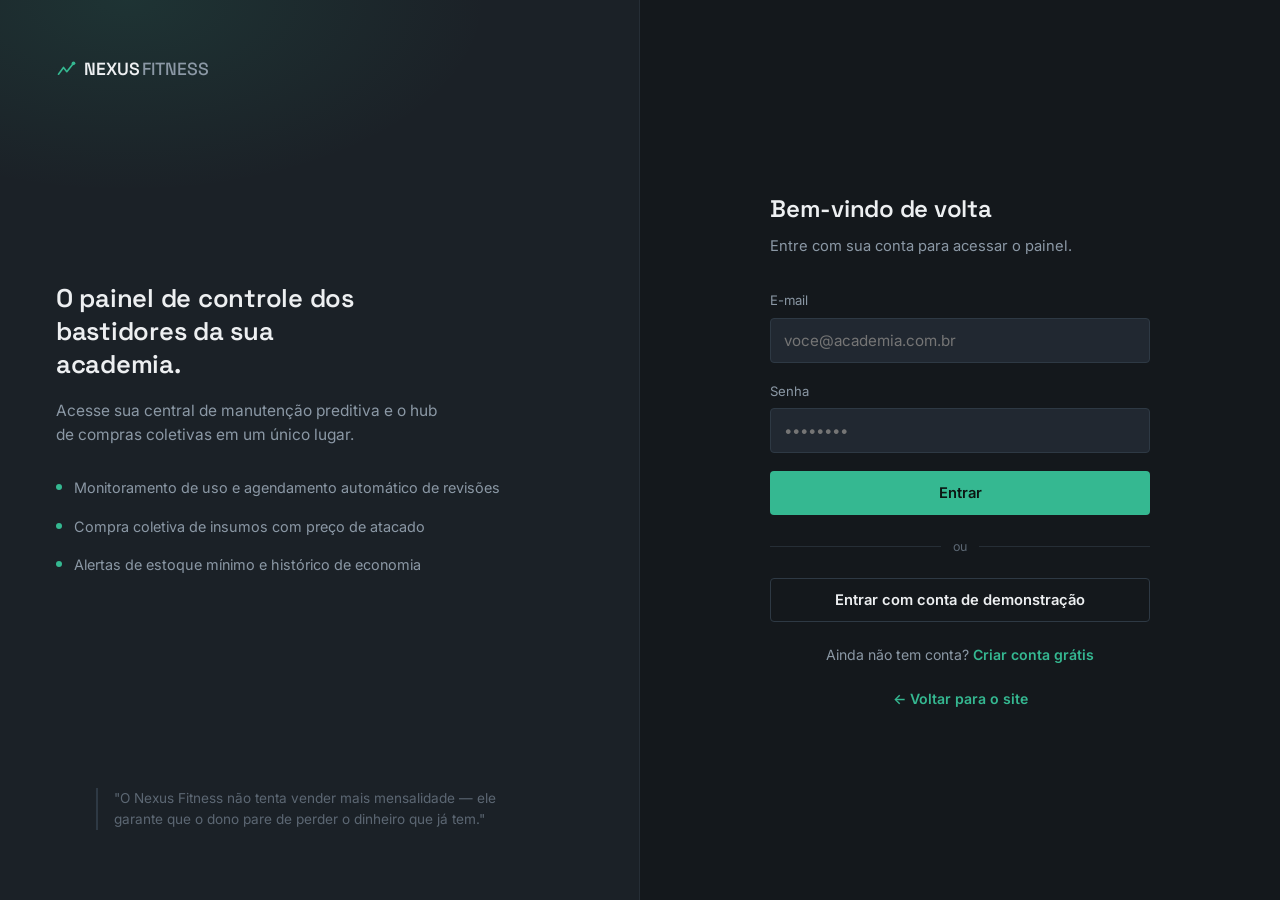
==== index.html @ 69b0ef42 "Add files via upload" ====
<!DOCTYPE html>
<html lang="pt-BR">
<head>
<meta charset="UTF-8">
<meta name="viewport" content="width=device-width, initial-scale=1.0">
<title>Entrar — Nexus Fitness</title>
<link rel="preconnect" href="https://fonts.googleapis.com">
<link rel="preconnect" href="https://fonts.gstatic.com" crossorigin>
<link href="https://fonts.googleapis.com/css2?family=Space+Grotesk:wght@400;500;600;700&family=Inter:wght@400;500;600;700&display=swap" rel="stylesheet">
<link rel="stylesheet" href="app.css">
</head>
<body>

<div class="auth-shell">

  <div class="auth-side">
    <div class="auth-logo">
      <svg viewBox="0 0 24 24" width="20" height="20"><path d="M3 17L9 9L13 14L21 4" stroke="currentColor" stroke-width="2" fill="none" stroke-linecap="round" stroke-linejoin="round"/><circle cx="21" cy="4" r="2.2" fill="currentColor"/></svg>
      <span>NEXUS<em>FITNESS</em></span>
    </div>

    <div class="auth-pitch">
      <h2>O painel de controle dos bastidores da sua academia.</h2>
      <p>Acesse sua central de manutenção preditiva e o hub de compras coletivas em um único lugar.</p>
      <div class="auth-feature-list">
        <div class="auth-feature"><span class="dot"></span><span>Monitoramento de uso e agendamento automático de revisões</span></div>
        <div class="auth-feature"><span class="dot"></span><span>Compra coletiva de insumos com preço de atacado</span></div>
        <div class="auth-feature"><span class="dot"></span><span>Alertas de estoque mínimo e histórico de economia</span></div>
      </div>
    </div>

    <blockquote class="auth-quote">
      "O Nexus Fitness não tenta vender mais mensalidade — ele garante que o dono pare de perder o dinheiro que já tem."
    </blockquote>
  </div>

  <div class="auth-form-col">
    <form class="auth-form" id="login-form" novalidate>
      <h1>Bem-vindo de volta</h1>
      <p class="sub">Entre com sua conta para acessar o painel.</p>

      <div class="form-error" id="form-error"></div>

      <div class="field">
        <label for="email">E-mail</label>
        <input type="email" id="email" placeholder="voce@academia.com.br" autocomplete="email">
      </div>
      <div class="field">
        <label for="senha">Senha</label>
        <input type="password" id="senha" placeholder="••••••••" autocomplete="current-password">
      </div>

      <button type="submit" class="btn btn-primary btn-block">Entrar</button>

      <div class="auth-divider">ou</div>

      <button type="button" class="btn btn-ghost btn-block" id="demo-btn">Entrar com conta de demonstração</button>

      <p class="auth-foot">Ainda não tem conta? <a href="cadastro.html">Criar conta grátis</a></p>
      <p class="auth-foot"><a href="../index.html">← Voltar para o site</a></p>
    </form>
  </div>

</div>

<script src="auth.js"></script>
<script>
  const form = document.getElementById("login-form");
  const errorBox = document.getElementById("form-error");

  function showError(msg) {
    errorBox.textContent = msg;
    errorBox.classList.add("show");
  }

  form.addEventListener("submit", function (e) {
    e.preventDefault();
    errorBox.classList.remove("show");
    const email = document.getElementById("email").value;
    const senha = document.getElementById("senha").value;
    if (!email || !senha) {
      showError("Preencha e-mail e senha.");
      return;
    }
    try {
      NexusAuth.login({ email, senha });
      window.location.href = "dashboard.html";
    } catch (err) {
      showError(err.message);
    }
  });

  document.getElementById("demo-btn").addEventListener("click", function () {
    NexusAuth.loginDemo();
    window.location.href = "dashboard.html";
  });
</script>
</body>
</html>
---- app.css ----
/* ============================================================
   NEXUS FITNESS — app.css
   Estilos do produto (login, cadastro, painel interno)
   ============================================================ */

:root {
  --graphite:      #14181C;
  --panel:         #1B2127;
  --panel-raised:  #212831;
  --line:          #2E3944;
  --line-soft:     #262E36;

  --text-primary:   #EDEFF1;
  --text-secondary: #8B98A5;
  --text-tertiary:  #5C6773;

  --amber:   #E8A33D;
  --amber-dim: rgba(232, 163, 61, 0.14);
  --teal:    #35B891;
  --teal-dim: rgba(53, 184, 145, 0.14);
  --rust:    #C1502E;
  --rust-dim: rgba(193, 80, 46, 0.14);

  --font-display: "Space Grotesk", "Inter", sans-serif;
  --font-body: "Inter", sans-serif;

  --sidebar-w: 232px;
}

* { box-sizing: border-box; }

body {
  margin: 0;
  background: var(--graphite);
  color: var(--text-primary);
  font-family: var(--font-body);
  font-size: 15.5px;
  line-height: 1.55;
  -webkit-font-smoothing: antialiased;
}

h1, h2, h3 { font-family: var(--font-display); font-weight: 600; letter-spacing: -0.01em; margin: 0; }
p { margin: 0; color: var(--text-secondary); }
a { color: inherit; text-decoration: none; }
button, input { font-family: inherit; }

.btn {
  display: inline-flex;
  align-items: center;
  justify-content: center;
  gap: 8px;
  padding: 12px 20px;
  border-radius: 4px;
  font-weight: 600;
  font-size: 0.92rem;
  border: 1px solid transparent;
  cursor: pointer;
  transition: background 0.15s ease, border-color 0.15s ease, transform 0.1s ease;
}
.btn:active { transform: translateY(1px); }
.btn-block { width: 100%; }
.btn-primary { background: var(--teal); color: #0C1512; }
.btn-primary:hover { background: #45c9a2; }
.btn-ghost { background: transparent; border-color: var(--line); color: var(--text-primary); }
.btn-ghost:hover { border-color: var(--text-secondary); }
.btn-sm { padding: 8px 14px; font-size: 0.82rem; }
.btn-danger { background: transparent; border-color: rgba(193,80,46,0.4); color: var(--rust); }
.btn-danger:hover { background: var(--rust-dim); }
.btn[disabled] { opacity: 0.5; cursor: not-allowed; }

/* ---------------- Auth pages (login / cadastro) ---------------- */

.auth-shell {
  min-height: 100vh;
  display: grid;
  grid-template-columns: 1fr 1fr;
}

.auth-side {
  background:
    radial-gradient(600px 320px at 20% 0%, rgba(53,184,145,0.12), transparent 60%),
    var(--panel);
  border-right: 1px solid var(--line-soft);
  padding: 56px;
  display: flex;
  flex-direction: column;
  justify-content: space-between;
}

.auth-logo {
  display: flex;
  align-items: center;
  gap: 8px;
  font-family: var(--font-display);
  font-weight: 600;
  font-size: 1.1rem;
}
.auth-logo em { font-style: normal; color: var(--text-secondary); font-weight: 500; margin-left: 2px; }
.auth-logo svg { color: var(--teal); }

.auth-pitch h2 {
  font-size: 1.6rem;
  line-height: 1.3;
  margin-bottom: 18px;
  max-width: 18ch;
}
.auth-pitch p { max-width: 40ch; margin-bottom: 30px; }

.auth-feature-list { display: flex; flex-direction: column; gap: 16px; }
.auth-feature {
  display: flex;
  gap: 12px;
  align-items: flex-start;
  font-size: 0.9rem;
  color: var(--text-secondary);
}
.auth-feature .dot {
  width: 6px; height: 6px; border-radius: 50%;
  background: var(--teal);
  margin-top: 7px;
  flex-shrink: 0;
}

.auth-quote {
  border-left: 2px solid var(--line);
  padding-left: 16px;
  font-size: 0.85rem;
  color: var(--text-tertiary);
}

.auth-form-col {
  display: flex;
  align-items: center;
  justify-content: center;
  padding: 40px;
}

.auth-form {
  width: 100%;
  max-width: 380px;
}

.auth-form h1 { font-size: 1.5rem; margin-bottom: 8px; }
.auth-form .sub { margin-bottom: 32px; font-size: 0.92rem; }

.field { margin-bottom: 18px; }
.field label {
  display: block;
  font-size: 0.82rem;
  color: var(--text-secondary);
  margin-bottom: 7px;
}
.field input {
  width: 100%;
  padding: 12px 13px;
  background: var(--panel-raised);
  border: 1px solid var(--line);
  border-radius: 4px;
  color: var(--text-primary);
  font-size: 0.95rem;
  outline: none;
  transition: border-color 0.15s ease;
}
.field input:focus { border-color: var(--teal); }

.form-error {
  background: var(--rust-dim);
  border: 1px solid rgba(193,80,46,0.4);
  color: #f0a98d;
  font-size: 0.85rem;
  padding: 10px 12px;
  border-radius: 4px;
  margin-bottom: 18px;
  display: none;
}
.form-error.show { display: block; }

.auth-divider {
  display: flex;
  align-items: center;
  gap: 12px;
  margin: 22px 0;
  color: var(--text-tertiary);
  font-size: 0.78rem;
}
.auth-divider::before, .auth-divider::after {
  content: "";
  flex: 1;
  height: 1px;
  background: var(--line-soft);
}

.auth-foot {
  margin-top: 22px;
  font-size: 0.88rem;
  color: var(--text-secondary);
  text-align: center;
}
.auth-foot a { color: var(--teal); font-weight: 600; }

@media (max-width: 900px) {
  .auth-shell { grid-template-columns: 1fr; }
  .auth-side { display: none; }
}

/* ---------------- Dashboard shell ---------------- */

.app-shell {
  display: grid;
  grid-template-columns: var(--sidebar-w) 1fr;
  min-height: 100vh;
}

.sidebar {
  background: var(--panel);
  border-right: 1px solid var(--line-soft);
  display: flex;
  flex-direction: column;
  position: sticky;
  top: 0;
  height: 100vh;
}

.sidebar-logo {
  display: flex;
  align-items: center;
  gap: 8px;
  padding: 22px 22px 20px;
  font-family: var(--font-display);
  font-weight: 600;
  border-bottom: 1px solid var(--line-soft);
}
.sidebar-logo svg { color: var(--teal); }
.sidebar-logo em { font-style: normal; color: var(--text-secondary); font-weight: 500; margin-left: 2px; font-size: 0.9em; }

.sidebar-nav { flex: 1; padding: 18px 12px; display: flex; flex-direction: column; gap: 2px; }

.nav-item {
  display: flex;
  align-items: center;
  gap: 11px;
  padding: 10px 12px;
  border-radius: 5px;
  font-size: 0.9rem;
  color: var(--text-secondary);
  cursor: pointer;
  border: 1px solid transparent;
  transition: background 0.15s ease, color 0.15s ease;
}
.nav-item svg { flex-shrink: 0; opacity: 0.85; }
.nav-item:hover { background: var(--panel-raised); color: var(--text-primary); }
.nav-item.active {
  background: var(--teal-dim);
  color: var(--teal);
  border-color: rgba(53,184,145,0.25);
}

.nav-badge {
  margin-left: auto;
  background: var(--rust);
  color: white;
  font-size: 0.68rem;
  font-weight: 700;
  padding: 1px 6px;
  border-radius: 10px;
}

.sidebar-user {
  border-top: 1px solid var(--line-soft);
  padding: 16px 20px;
  display: flex;
  flex-direction: column;
  gap: 10px;
}
.sidebar-user-name { font-size: 0.86rem; color: var(--text-primary); font-weight: 600; }
.sidebar-user-academia { font-size: 0.76rem; color: var(--text-tertiary); }

.main-scroll { overflow-y: auto; height: 100vh; }

.app-topbar {
  position: sticky;
  top: 0;
  z-index: 10;
  background: rgba(20,24,28,0.9);
  backdrop-filter: blur(8px);
  border-bottom: 1px solid var(--line-soft);
  padding: 18px 34px;
  display: flex;
  justify-content: space-between;
  align-items: center;
}
.app-topbar h1 { font-size: 1.2rem; }
.app-topbar .app-topbar-sub { font-size: 0.82rem; margin-top: 3px; }

.app-content { padding: 30px 34px 70px; }

.view-section { display: none; animation: fadeIn 0.25s ease; }
.view-section.active { display: block; }
@keyframes fadeIn { from { opacity: 0; transform: translateY(4px); } to { opacity: 1; transform: none; } }

/* ---- KPI cards ---- */

.kpi-grid {
  display: grid;
  grid-template-columns: repeat(4, 1fr);
  gap: 18px;
  margin-bottom: 34px;
}
.kpi-card {
  background: var(--panel);
  border: 1px solid var(--line);
  border-radius: 6px;
  padding: 20px;
}
.kpi-label { font-size: 0.78rem; color: var(--text-tertiary); margin-bottom: 10px; }
.kpi-value { font-family: var(--font-display); font-size: 1.55rem; color: var(--text-primary); }
.kpi-value.amber { color: var(--amber); }
.kpi-value.teal { color: var(--teal); }
.kpi-note { font-size: 0.76rem; color: var(--text-tertiary); margin-top: 6px; }

@media (max-width: 1100px) {
  .kpi-grid { grid-template-columns: repeat(2, 1fr); }
}

/* ---- generic panel/card ---- */

.card {
  background: var(--panel);
  border: 1px solid var(--line);
  border-radius: 6px;
  padding: 24px;
  margin-bottom: 24px;
}
.card-head {
  display: flex;
  justify-content: space-between;
  align-items: center;
  margin-bottom: 18px;
  gap: 12px;
  flex-wrap: wrap;
}
.card-head h2 { font-size: 1.05rem; }
.card-head p { font-size: 0.85rem; }

.two-col { display: grid; grid-template-columns: 1.3fr 1fr; gap: 24px; }
@media (max-width: 980px) { .two-col { grid-template-columns: 1fr; } }

/* ---- table-like equipment rows ---- */

.eq-row {
  display: grid;
  grid-template-columns: 1.4fr 0.8fr 1.4fr 0.9fr 1fr auto;
  align-items: center;
  gap: 14px;
  padding: 14px 0;
  border-bottom: 1px solid var(--line-soft);
  font-size: 0.86rem;
}
.eq-row:last-child { border-bottom: none; }
.eq-row.eq-head {
  color: var(--text-tertiary);
  font-size: 0.72rem;
  text-transform: uppercase;
  letter-spacing: 0.04em;
  padding-bottom: 10px;
}
.eq-name { color: var(--text-primary); font-weight: 600; }
.eq-tipo { color: var(--text-tertiary); }

.eq-usage-track {
  height: 8px;
  background: var(--line-soft);
  border-radius: 2px;
  overflow: hidden;
}
.eq-usage-fill { height: 100%; border-radius: 2px; transition: width 0.4s ease, background 0.4s ease; }

.badge {
  display: inline-flex;
  align-items: center;
  gap: 6px;
  font-size: 0.74rem;
  font-weight: 600;
  padding: 4px 9px;
  border-radius: 20px;
}
.badge::before { content: ""; width: 6px; height: 6px; border-radius: 50%; }
.badge-ok { background: var(--teal-dim); color: var(--teal); }
.badge-ok::before { background: var(--teal); }
.badge-alerta { background: var(--amber-dim); color: var(--amber); }
.badge-alerta::before { background: var(--amber); }

.eq-actions { display: flex; gap: 8px; justify-content: flex-end; }

@media (max-width: 900px) {
  .eq-row { grid-template-columns: 1.4fr 1fr auto; }
  .eq-row .col-tipo, .eq-row .col-revisao { display: none; }
}

/* ---- alerts list ---- */

.alert-list { display: flex; flex-direction: column; gap: 10px; }
.alert-item {
  display: flex;
  justify-content: space-between;
  align-items: center;
  gap: 12px;
  padding: 12px 14px;
  background: var(--panel-raised);
  border: 1px solid var(--line-soft);
  border-radius: 5px;
  font-size: 0.85rem;
}
.alert-item.is-amber { border-color: rgba(232,163,61,0.35); }
.alert-item-left { display: flex; align-items: center; gap: 10px; }
.alert-item-left .dot { width: 7px; height: 7px; border-radius: 50%; background: var(--amber); flex-shrink: 0; }
.alert-empty { font-size: 0.86rem; color: var(--text-tertiary); padding: 8px 0; }

/* ---- hub module ---- */

.hub-slider-block { margin-bottom: 22px; }
.hub-slider-block label { display: block; font-size: 0.85rem; color: var(--text-secondary); margin-bottom: 10px; }
input[type="range"] { width: 100%; accent-color: var(--teal); margin-bottom: 8px; }
.hub-slider-value { font-family: var(--font-display); font-size: 0.95rem; }
.hub-slider-value span { color: var(--teal); }

.insumo-row {
  display: grid;
  grid-template-columns: 1.6fr 1fr 1fr 1fr;
  gap: 10px;
  padding: 11px 0;
  border-bottom: 1px solid var(--line-soft);
  font-size: 0.86rem;
  align-items: center;
}
.insumo-row.insumo-head { color: var(--text-tertiary); font-size: 0.72rem; text-transform: uppercase; letter-spacing: 0.03em; }
.insumo-row:last-child { border-bottom: none; }
.insumo-price-hub { color: var(--teal); font-weight: 600; }
.insumo-econ { color: var(--teal); }

.history-item {
  display: flex;
  justify-content: space-between;
  padding: 10px 0;
  border-bottom: 1px solid var(--line-soft);
  font-size: 0.85rem;
}
.history-item:last-child { border-bottom: none; }
.history-item .econ { color: var(--teal); }

/* ---- settings ---- */

.settings-grid { display: grid; grid-template-columns: 1fr 1fr; gap: 16px; }
@media (max-width: 700px) { .settings-grid { grid-template-columns: 1fr; } }

.plan-chip {
  display: inline-block;
  background: var(--teal-dim);
  color: var(--teal);
  font-size: 0.78rem;
  font-weight: 600;
  padding: 5px 12px;
  border-radius: 20px;
  margin-top: 4px;
}

/* ---- toast ---- */

.toast {
  position: fixed;
  bottom: 24px;
  right: 24px;
  background: var(--panel-raised);
  border: 1px solid var(--teal);
  color: var(--text-primary);
  padding: 13px 18px;
  border-radius: 5px;
  font-size: 0.87rem;
  box-shadow: 0 8px 24px rgba(0,0,0,0.35);
  transform: translateY(20px);
  opacity: 0;
  pointer-events: none;
  transition: transform 0.25s ease, opacity 0.25s ease;
  z-index: 200;
}
.toast.show { transform: translateY(0); opacity: 1; }

/* ---- empty modal-ish inline add form ---- */

.inline-form {
  display: none;
  gap: 10px;
  margin-bottom: 18px;
  flex-wrap: wrap;
  padding: 16px;
  background: var(--panel-raised);
  border: 1px solid var(--line-soft);
  border-radius: 5px;
}
.inline-form.show { display: flex; }
.inline-form input {
  flex: 1;
  min-width: 160px;
  padding: 10px 12px;
  background: var(--graphite);
  border: 1px solid var(--line);
  border-radius: 4px;
  color: var(--text-primary);
  font-size: 0.88rem;
}

a:focus-visible, button:focus-visible, input:focus-visible {
  outline: 2px solid var(--teal);
  outline-offset: 2px;
}
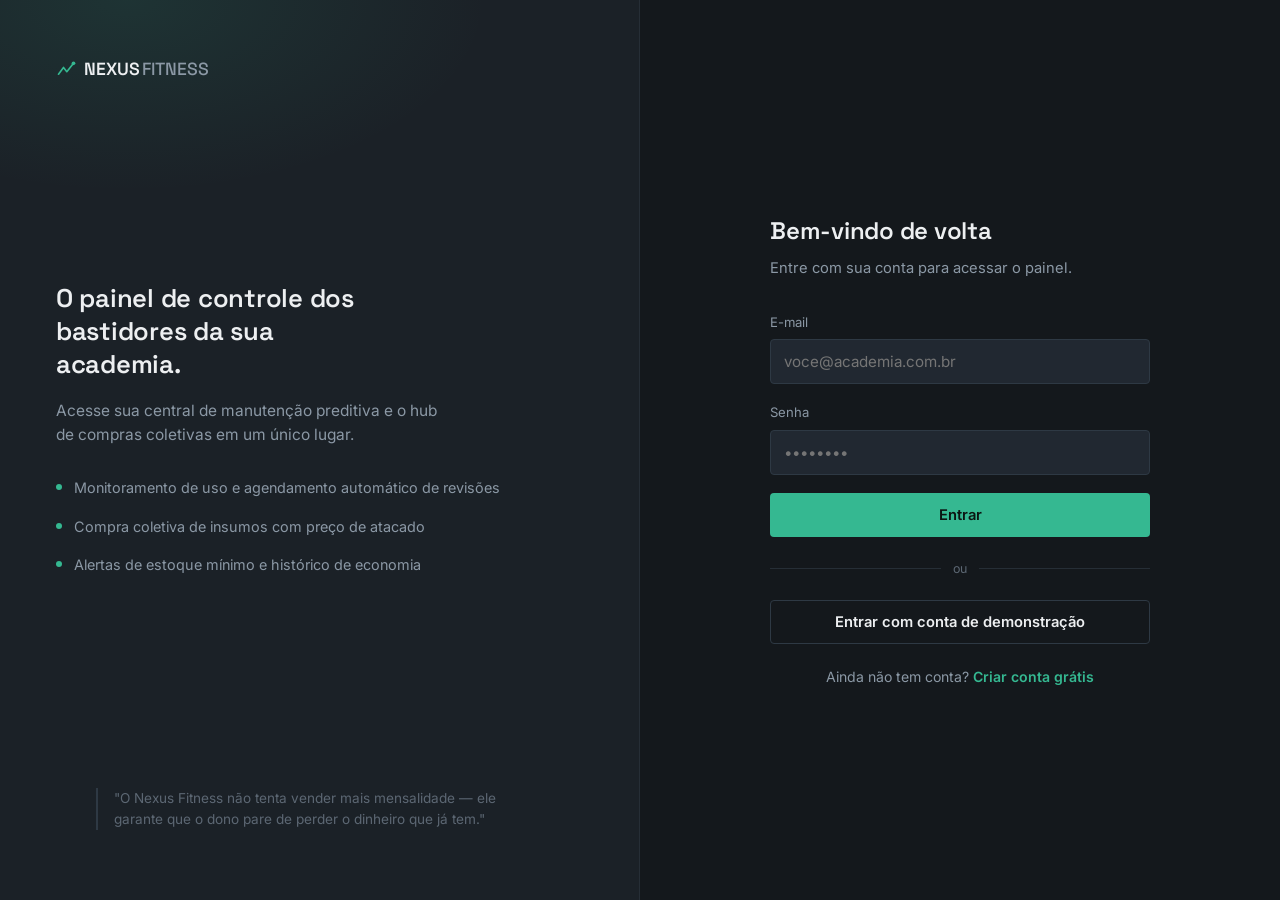
==== commit 94aa1e9c: "Update index.html" ====
--- a/index.html
+++ b/index.html
@@ -57,7 +57,7 @@
       <button type="button" class="btn btn-ghost btn-block" id="demo-btn">Entrar com conta de demonstração</button>
 
       <p class="auth-foot">Ainda não tem conta? <a href="cadastro.html">Criar conta grátis</a></p>
-      <p class="auth-foot"><a href="../index.html">← Voltar para o site</a></p>
+   
     </form>
   </div>
 
@@ -96,4 +96,4 @@
   });
 </script>
 </body>
-</html>+</html>
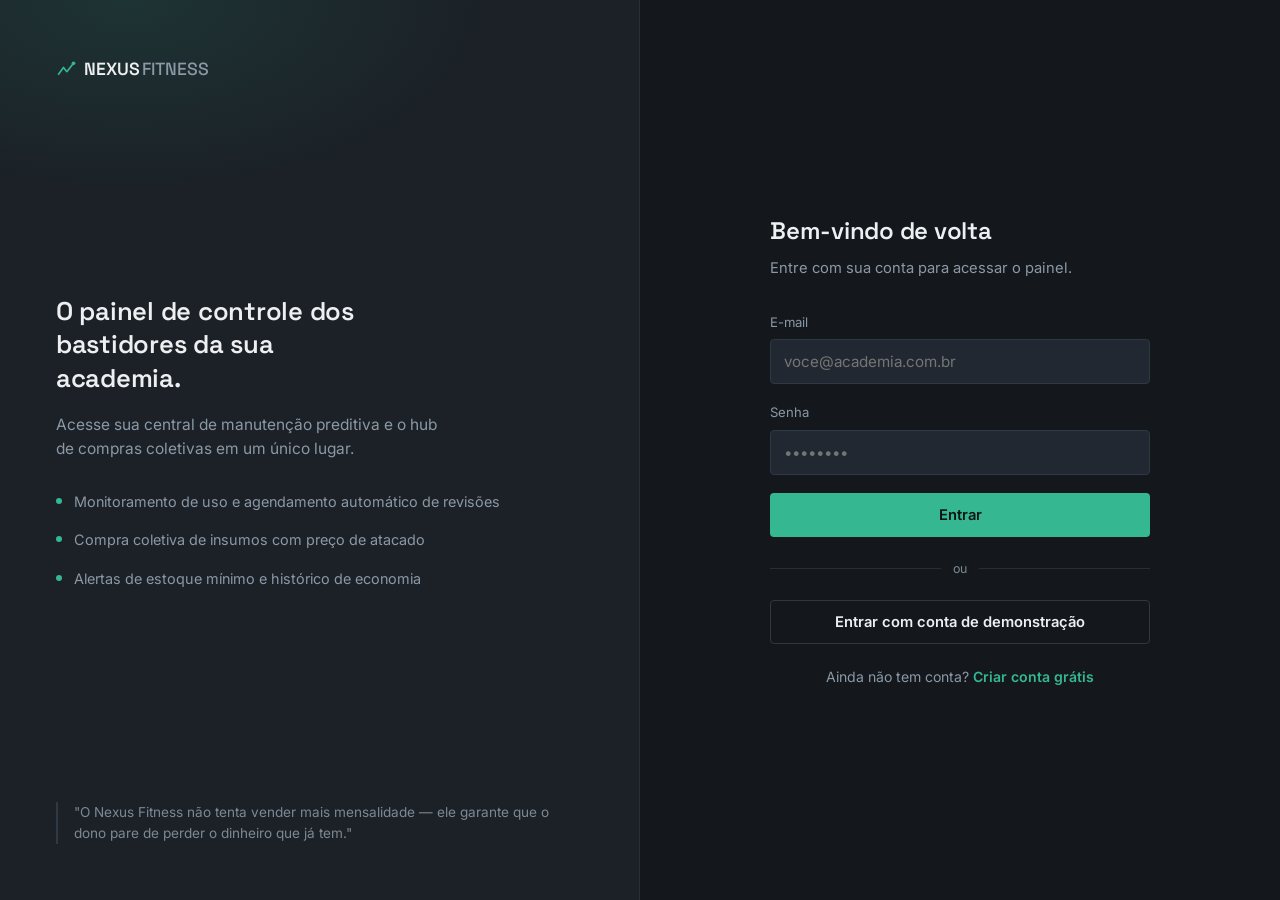
==== commit d6635bda: "Add files via upload" ====
--- a/index.html
+++ b/index.html
@@ -1,99 +1,105 @@
-<!DOCTYPE html>
-<html lang="pt-BR">
-<head>
-<meta charset="UTF-8">
-<meta name="viewport" content="width=device-width, initial-scale=1.0">
-<title>Entrar — Nexus Fitness</title>
-<link rel="preconnect" href="https://fonts.googleapis.com">
-<link rel="preconnect" href="https://fonts.gstatic.com" crossorigin>
-<link href="https://fonts.googleapis.com/css2?family=Space+Grotesk:wght@400;500;600;700&family=Inter:wght@400;500;600;700&display=swap" rel="stylesheet">
-<link rel="stylesheet" href="app.css">
-</head>
-<body>
-
-<div class="auth-shell">
-
-  <div class="auth-side">
-    <div class="auth-logo">
-      <svg viewBox="0 0 24 24" width="20" height="20"><path d="M3 17L9 9L13 14L21 4" stroke="currentColor" stroke-width="2" fill="none" stroke-linecap="round" stroke-linejoin="round"/><circle cx="21" cy="4" r="2.2" fill="currentColor"/></svg>
-      <span>NEXUS<em>FITNESS</em></span>
-    </div>
-
-    <div class="auth-pitch">
-      <h2>O painel de controle dos bastidores da sua academia.</h2>
-      <p>Acesse sua central de manutenção preditiva e o hub de compras coletivas em um único lugar.</p>
-      <div class="auth-feature-list">
-        <div class="auth-feature"><span class="dot"></span><span>Monitoramento de uso e agendamento automático de revisões</span></div>
-        <div class="auth-feature"><span class="dot"></span><span>Compra coletiva de insumos com preço de atacado</span></div>
-        <div class="auth-feature"><span class="dot"></span><span>Alertas de estoque mínimo e histórico de economia</span></div>
-      </div>
-    </div>
-
-    <blockquote class="auth-quote">
-      "O Nexus Fitness não tenta vender mais mensalidade — ele garante que o dono pare de perder o dinheiro que já tem."
-    </blockquote>
-  </div>
-
-  <div class="auth-form-col">
-    <form class="auth-form" id="login-form" novalidate>
-      <h1>Bem-vindo de volta</h1>
-      <p class="sub">Entre com sua conta para acessar o painel.</p>
-
-      <div class="form-error" id="form-error"></div>
-
-      <div class="field">
-        <label for="email">E-mail</label>
-        <input type="email" id="email" placeholder="voce@academia.com.br" autocomplete="email">
-      </div>
-      <div class="field">
-        <label for="senha">Senha</label>
-        <input type="password" id="senha" placeholder="••••••••" autocomplete="current-password">
-      </div>
-
-      <button type="submit" class="btn btn-primary btn-block">Entrar</button>
-
-      <div class="auth-divider">ou</div>
-
-      <button type="button" class="btn btn-ghost btn-block" id="demo-btn">Entrar com conta de demonstração</button>
-
-      <p class="auth-foot">Ainda não tem conta? <a href="cadastro.html">Criar conta grátis</a></p>
-   
-    </form>
-  </div>
-
-</div>
-
-<script src="auth.js"></script>
-<script>
-  const form = document.getElementById("login-form");
-  const errorBox = document.getElementById("form-error");
-
-  function showError(msg) {
-    errorBox.textContent = msg;
-    errorBox.classList.add("show");
-  }
-
-  form.addEventListener("submit", function (e) {
-    e.preventDefault();
-    errorBox.classList.remove("show");
-    const email = document.getElementById("email").value;
-    const senha = document.getElementById("senha").value;
-    if (!email || !senha) {
-      showError("Preencha e-mail e senha.");
-      return;
-    }
-    try {
-      NexusAuth.login({ email, senha });
-      window.location.href = "dashboard.html";
-    } catch (err) {
-      showError(err.message);
-    }
-  });
-
-  document.getElementById("demo-btn").addEventListener("click", function () {
-    NexusAuth.loginDemo();
-    window.location.href = "dashboard.html";
-  });
-</script>
-</body>
-</html>
+<!DOCTYPE html>
+<html lang="pt-BR">
+<head>
+<meta charset="UTF-8">
+<meta name="viewport" content="width=device-width, initial-scale=1.0">
+<link rel="icon" href="data:image/svg+xml,%3Csvg xmlns='http://www.w3.org/2000/svg' viewBox='0 0 24 24'%3E%3Cpath d='M3 17L9 9L13 14L21 4' stroke='%2335B891' stroke-width='2.5' fill='none' stroke-linecap='round' stroke-linejoin='round'/%3E%3C/svg%3E">
+<title>Entrar — Nexus Fitness</title>
+<link rel="preconnect" href="https://fonts.googleapis.com">
+<link rel="preconnect" href="https://fonts.gstatic.com" crossorigin>
+<link href="https://fonts.googleapis.com/css2?family=Space+Grotesk:wght@400;500;600;700&family=Inter:wght@400;500;600;700&display=swap" rel="stylesheet">
+<link rel="stylesheet" href="app.css">
+</head>
+<body>
+
+<div class="auth-shell">
+
+  <div class="auth-side">
+    <div class="auth-logo">
+      <svg viewBox="0 0 24 24" width="20" height="20"><path d="M3 17L9 9L13 14L21 4" stroke="currentColor" stroke-width="2" fill="none" stroke-linecap="round" stroke-linejoin="round"/><circle cx="21" cy="4" r="2.2" fill="currentColor"/></svg>
+      <span>NEXUS<em>FITNESS</em></span>
+    </div>
+
+    <div class="auth-pitch">
+      <h2>O painel de controle dos bastidores da sua academia.</h2>
+      <p>Acesse sua central de manutenção preditiva e o hub de compras coletivas em um único lugar.</p>
+      <div class="auth-feature-list">
+        <div class="auth-feature"><span class="dot"></span><span>Monitoramento de uso e agendamento automático de revisões</span></div>
+        <div class="auth-feature"><span class="dot"></span><span>Compra coletiva de insumos com preço de atacado</span></div>
+        <div class="auth-feature"><span class="dot"></span><span>Alertas de estoque mínimo e histórico de economia</span></div>
+      </div>
+    </div>
+
+    <blockquote class="auth-quote">
+      "O Nexus Fitness não tenta vender mais mensalidade — ele garante que o dono pare de perder o dinheiro que já tem."
+    </blockquote>
+  </div>
+
+  <div class="auth-form-col">
+    <form class="auth-form" id="login-form" novalidate>
+      <h1>Bem-vindo de volta</h1>
+      <p class="sub">Entre com sua conta para acessar o painel.</p>
+
+      <div class="form-error" id="form-error" role="alert"></div>
+
+      <div class="field">
+        <label for="email">E-mail</label>
+        <input type="email" id="email" placeholder="voce@academia.com.br" autocomplete="email">
+      </div>
+      <div class="field">
+        <label for="senha">Senha</label>
+        <input type="password" id="senha" placeholder="••••••••" autocomplete="current-password">
+      </div>
+
+      <button type="submit" class="btn btn-primary btn-block">Entrar</button>
+
+      <div class="auth-divider">ou</div>
+
+      <button type="button" class="btn btn-ghost btn-block" id="demo-btn">Entrar com conta de demonstração</button>
+
+      <p class="auth-foot">Ainda não tem conta? <a href="cadastro.html">Criar conta grátis</a></p>
+   
+    </form>
+  </div>
+
+</div>
+
+<script src="auth.js"></script>
+<script>NexusAuth.redirectIfAuthenticated();</script>
+<script>
+  const form = document.getElementById("login-form");
+  const errorBox = document.getElementById("form-error");
+
+  function showError(msg) {
+    errorBox.textContent = msg;
+    errorBox.classList.add("show");
+  }
+
+  form.addEventListener("submit", function (e) {
+    e.preventDefault();
+    errorBox.classList.remove("show");
+    const email = document.getElementById("email").value;
+    const senha = document.getElementById("senha").value;
+    if (!email || !senha) {
+      showError("Preencha e-mail e senha.");
+      return;
+    }
+    try {
+      NexusAuth.login({ email, senha });
+      window.location.href = "dashboard.html";
+    } catch (err) {
+      showError(err.message);
+    }
+  });
+
+  document.getElementById("demo-btn").addEventListener("click", function () {
+    try {
+      NexusAuth.loginDemo();
+      window.location.href = "dashboard.html";
+    } catch (err) {
+      showError(err.message);
+    }
+  });
+</script>
+</body>
+</html>
--- a/app.css
+++ b/app.css
@@ -1,515 +1,1599 @@
-/* ============================================================
-   NEXUS FITNESS — app.css
-   Estilos do produto (login, cadastro, painel interno)
-   ============================================================ */
-
-:root {
-  --graphite:      #14181C;
-  --panel:         #1B2127;
-  --panel-raised:  #212831;
-  --line:          #2E3944;
-  --line-soft:     #262E36;
-
-  --text-primary:   #EDEFF1;
-  --text-secondary: #8B98A5;
-  --text-tertiary:  #5C6773;
-
-  --amber:   #E8A33D;
-  --amber-dim: rgba(232, 163, 61, 0.14);
-  --teal:    #35B891;
-  --teal-dim: rgba(53, 184, 145, 0.14);
-  --rust:    #C1502E;
-  --rust-dim: rgba(193, 80, 46, 0.14);
-
-  --font-display: "Space Grotesk", "Inter", sans-serif;
-  --font-body: "Inter", sans-serif;
-
-  --sidebar-w: 232px;
-}
-
-* { box-sizing: border-box; }
-
-body {
-  margin: 0;
-  background: var(--graphite);
-  color: var(--text-primary);
-  font-family: var(--font-body);
-  font-size: 15.5px;
-  line-height: 1.55;
-  -webkit-font-smoothing: antialiased;
-}
-
-h1, h2, h3 { font-family: var(--font-display); font-weight: 600; letter-spacing: -0.01em; margin: 0; }
-p { margin: 0; color: var(--text-secondary); }
-a { color: inherit; text-decoration: none; }
-button, input { font-family: inherit; }
-
-.btn {
-  display: inline-flex;
-  align-items: center;
-  justify-content: center;
-  gap: 8px;
-  padding: 12px 20px;
-  border-radius: 4px;
-  font-weight: 600;
-  font-size: 0.92rem;
-  border: 1px solid transparent;
-  cursor: pointer;
-  transition: background 0.15s ease, border-color 0.15s ease, transform 0.1s ease;
-}
-.btn:active { transform: translateY(1px); }
-.btn-block { width: 100%; }
-.btn-primary { background: var(--teal); color: #0C1512; }
-.btn-primary:hover { background: #45c9a2; }
-.btn-ghost { background: transparent; border-color: var(--line); color: var(--text-primary); }
-.btn-ghost:hover { border-color: var(--text-secondary); }
-.btn-sm { padding: 8px 14px; font-size: 0.82rem; }
-.btn-danger { background: transparent; border-color: rgba(193,80,46,0.4); color: var(--rust); }
-.btn-danger:hover { background: var(--rust-dim); }
-.btn[disabled] { opacity: 0.5; cursor: not-allowed; }
-
-/* ---------------- Auth pages (login / cadastro) ---------------- */
-
-.auth-shell {
-  min-height: 100vh;
-  display: grid;
-  grid-template-columns: 1fr 1fr;
-}
-
-.auth-side {
-  background:
-    radial-gradient(600px 320px at 20% 0%, rgba(53,184,145,0.12), transparent 60%),
-    var(--panel);
-  border-right: 1px solid var(--line-soft);
-  padding: 56px;
-  display: flex;
-  flex-direction: column;
-  justify-content: space-between;
-}
-
-.auth-logo {
-  display: flex;
-  align-items: center;
-  gap: 8px;
-  font-family: var(--font-display);
-  font-weight: 600;
-  font-size: 1.1rem;
-}
-.auth-logo em { font-style: normal; color: var(--text-secondary); font-weight: 500; margin-left: 2px; }
-.auth-logo svg { color: var(--teal); }
-
-.auth-pitch h2 {
-  font-size: 1.6rem;
-  line-height: 1.3;
-  margin-bottom: 18px;
-  max-width: 18ch;
-}
-.auth-pitch p { max-width: 40ch; margin-bottom: 30px; }
-
-.auth-feature-list { display: flex; flex-direction: column; gap: 16px; }
-.auth-feature {
-  display: flex;
-  gap: 12px;
-  align-items: flex-start;
-  font-size: 0.9rem;
-  color: var(--text-secondary);
-}
-.auth-feature .dot {
-  width: 6px; height: 6px; border-radius: 50%;
-  background: var(--teal);
-  margin-top: 7px;
-  flex-shrink: 0;
-}
-
-.auth-quote {
-  border-left: 2px solid var(--line);
-  padding-left: 16px;
-  font-size: 0.85rem;
-  color: var(--text-tertiary);
-}
-
-.auth-form-col {
-  display: flex;
-  align-items: center;
-  justify-content: center;
-  padding: 40px;
-}
-
-.auth-form {
-  width: 100%;
-  max-width: 380px;
-}
-
-.auth-form h1 { font-size: 1.5rem; margin-bottom: 8px; }
-.auth-form .sub { margin-bottom: 32px; font-size: 0.92rem; }
-
-.field { margin-bottom: 18px; }
-.field label {
-  display: block;
-  font-size: 0.82rem;
-  color: var(--text-secondary);
-  margin-bottom: 7px;
-}
-.field input {
-  width: 100%;
-  padding: 12px 13px;
-  background: var(--panel-raised);
-  border: 1px solid var(--line);
-  border-radius: 4px;
-  color: var(--text-primary);
-  font-size: 0.95rem;
-  outline: none;
-  transition: border-color 0.15s ease;
-}
-.field input:focus { border-color: var(--teal); }
-
-.form-error {
-  background: var(--rust-dim);
-  border: 1px solid rgba(193,80,46,0.4);
-  color: #f0a98d;
-  font-size: 0.85rem;
-  padding: 10px 12px;
-  border-radius: 4px;
-  margin-bottom: 18px;
-  display: none;
-}
-.form-error.show { display: block; }
-
-.auth-divider {
-  display: flex;
-  align-items: center;
-  gap: 12px;
-  margin: 22px 0;
-  color: var(--text-tertiary);
-  font-size: 0.78rem;
-}
-.auth-divider::before, .auth-divider::after {
-  content: "";
-  flex: 1;
-  height: 1px;
-  background: var(--line-soft);
-}
-
-.auth-foot {
-  margin-top: 22px;
-  font-size: 0.88rem;
-  color: var(--text-secondary);
-  text-align: center;
-}
-.auth-foot a { color: var(--teal); font-weight: 600; }
-
-@media (max-width: 900px) {
-  .auth-shell { grid-template-columns: 1fr; }
-  .auth-side { display: none; }
-}
-
-/* ---------------- Dashboard shell ---------------- */
-
-.app-shell {
-  display: grid;
-  grid-template-columns: var(--sidebar-w) 1fr;
-  min-height: 100vh;
-}
-
-.sidebar {
-  background: var(--panel);
-  border-right: 1px solid var(--line-soft);
-  display: flex;
-  flex-direction: column;
-  position: sticky;
-  top: 0;
-  height: 100vh;
-}
-
-.sidebar-logo {
-  display: flex;
-  align-items: center;
-  gap: 8px;
-  padding: 22px 22px 20px;
-  font-family: var(--font-display);
-  font-weight: 600;
-  border-bottom: 1px solid var(--line-soft);
-}
-.sidebar-logo svg { color: var(--teal); }
-.sidebar-logo em { font-style: normal; color: var(--text-secondary); font-weight: 500; margin-left: 2px; font-size: 0.9em; }
-
-.sidebar-nav { flex: 1; padding: 18px 12px; display: flex; flex-direction: column; gap: 2px; }
-
-.nav-item {
-  display: flex;
-  align-items: center;
-  gap: 11px;
-  padding: 10px 12px;
-  border-radius: 5px;
-  font-size: 0.9rem;
-  color: var(--text-secondary);
-  cursor: pointer;
-  border: 1px solid transparent;
-  transition: background 0.15s ease, color 0.15s ease;
-}
-.nav-item svg { flex-shrink: 0; opacity: 0.85; }
-.nav-item:hover { background: var(--panel-raised); color: var(--text-primary); }
-.nav-item.active {
-  background: var(--teal-dim);
-  color: var(--teal);
-  border-color: rgba(53,184,145,0.25);
-}
-
-.nav-badge {
-  margin-left: auto;
-  background: var(--rust);
-  color: white;
-  font-size: 0.68rem;
-  font-weight: 700;
-  padding: 1px 6px;
-  border-radius: 10px;
-}
-
-.sidebar-user {
-  border-top: 1px solid var(--line-soft);
-  padding: 16px 20px;
-  display: flex;
-  flex-direction: column;
-  gap: 10px;
-}
-.sidebar-user-name { font-size: 0.86rem; color: var(--text-primary); font-weight: 600; }
-.sidebar-user-academia { font-size: 0.76rem; color: var(--text-tertiary); }
-
-.main-scroll { overflow-y: auto; height: 100vh; }
-
-.app-topbar {
-  position: sticky;
-  top: 0;
-  z-index: 10;
-  background: rgba(20,24,28,0.9);
-  backdrop-filter: blur(8px);
-  border-bottom: 1px solid var(--line-soft);
-  padding: 18px 34px;
-  display: flex;
-  justify-content: space-between;
-  align-items: center;
-}
-.app-topbar h1 { font-size: 1.2rem; }
-.app-topbar .app-topbar-sub { font-size: 0.82rem; margin-top: 3px; }
-
-.app-content { padding: 30px 34px 70px; }
-
-.view-section { display: none; animation: fadeIn 0.25s ease; }
-.view-section.active { display: block; }
-@keyframes fadeIn { from { opacity: 0; transform: translateY(4px); } to { opacity: 1; transform: none; } }
-
-/* ---- KPI cards ---- */
-
-.kpi-grid {
-  display: grid;
-  grid-template-columns: repeat(4, 1fr);
-  gap: 18px;
-  margin-bottom: 34px;
-}
-.kpi-card {
-  background: var(--panel);
-  border: 1px solid var(--line);
-  border-radius: 6px;
-  padding: 20px;
-}
-.kpi-label { font-size: 0.78rem; color: var(--text-tertiary); margin-bottom: 10px; }
-.kpi-value { font-family: var(--font-display); font-size: 1.55rem; color: var(--text-primary); }
-.kpi-value.amber { color: var(--amber); }
-.kpi-value.teal { color: var(--teal); }
-.kpi-note { font-size: 0.76rem; color: var(--text-tertiary); margin-top: 6px; }
-
-@media (max-width: 1100px) {
-  .kpi-grid { grid-template-columns: repeat(2, 1fr); }
-}
-
-/* ---- generic panel/card ---- */
-
-.card {
-  background: var(--panel);
-  border: 1px solid var(--line);
-  border-radius: 6px;
-  padding: 24px;
-  margin-bottom: 24px;
-}
-.card-head {
-  display: flex;
-  justify-content: space-between;
-  align-items: center;
-  margin-bottom: 18px;
-  gap: 12px;
-  flex-wrap: wrap;
-}
-.card-head h2 { font-size: 1.05rem; }
-.card-head p { font-size: 0.85rem; }
-
-.two-col { display: grid; grid-template-columns: 1.3fr 1fr; gap: 24px; }
-@media (max-width: 980px) { .two-col { grid-template-columns: 1fr; } }
-
-/* ---- table-like equipment rows ---- */
-
-.eq-row {
-  display: grid;
-  grid-template-columns: 1.4fr 0.8fr 1.4fr 0.9fr 1fr auto;
-  align-items: center;
-  gap: 14px;
-  padding: 14px 0;
-  border-bottom: 1px solid var(--line-soft);
-  font-size: 0.86rem;
-}
-.eq-row:last-child { border-bottom: none; }
-.eq-row.eq-head {
-  color: var(--text-tertiary);
-  font-size: 0.72rem;
-  text-transform: uppercase;
-  letter-spacing: 0.04em;
-  padding-bottom: 10px;
-}
-.eq-name { color: var(--text-primary); font-weight: 600; }
-.eq-tipo { color: var(--text-tertiary); }
-
-.eq-usage-track {
-  height: 8px;
-  background: var(--line-soft);
-  border-radius: 2px;
-  overflow: hidden;
-}
-.eq-usage-fill { height: 100%; border-radius: 2px; transition: width 0.4s ease, background 0.4s ease; }
-
-.badge {
-  display: inline-flex;
-  align-items: center;
-  gap: 6px;
-  font-size: 0.74rem;
-  font-weight: 600;
-  padding: 4px 9px;
-  border-radius: 20px;
-}
-.badge::before { content: ""; width: 6px; height: 6px; border-radius: 50%; }
-.badge-ok { background: var(--teal-dim); color: var(--teal); }
-.badge-ok::before { background: var(--teal); }
-.badge-alerta { background: var(--amber-dim); color: var(--amber); }
-.badge-alerta::before { background: var(--amber); }
-
-.eq-actions { display: flex; gap: 8px; justify-content: flex-end; }
-
-@media (max-width: 900px) {
-  .eq-row { grid-template-columns: 1.4fr 1fr auto; }
-  .eq-row .col-tipo, .eq-row .col-revisao { display: none; }
-}
-
-/* ---- alerts list ---- */
-
-.alert-list { display: flex; flex-direction: column; gap: 10px; }
-.alert-item {
-  display: flex;
-  justify-content: space-between;
-  align-items: center;
-  gap: 12px;
-  padding: 12px 14px;
-  background: var(--panel-raised);
-  border: 1px solid var(--line-soft);
-  border-radius: 5px;
-  font-size: 0.85rem;
-}
-.alert-item.is-amber { border-color: rgba(232,163,61,0.35); }
-.alert-item-left { display: flex; align-items: center; gap: 10px; }
-.alert-item-left .dot { width: 7px; height: 7px; border-radius: 50%; background: var(--amber); flex-shrink: 0; }
-.alert-empty { font-size: 0.86rem; color: var(--text-tertiary); padding: 8px 0; }
-
-/* ---- hub module ---- */
-
-.hub-slider-block { margin-bottom: 22px; }
-.hub-slider-block label { display: block; font-size: 0.85rem; color: var(--text-secondary); margin-bottom: 10px; }
-input[type="range"] { width: 100%; accent-color: var(--teal); margin-bottom: 8px; }
-.hub-slider-value { font-family: var(--font-display); font-size: 0.95rem; }
-.hub-slider-value span { color: var(--teal); }
-
-.insumo-row {
-  display: grid;
-  grid-template-columns: 1.6fr 1fr 1fr 1fr;
-  gap: 10px;
-  padding: 11px 0;
-  border-bottom: 1px solid var(--line-soft);
-  font-size: 0.86rem;
-  align-items: center;
-}
-.insumo-row.insumo-head { color: var(--text-tertiary); font-size: 0.72rem; text-transform: uppercase; letter-spacing: 0.03em; }
-.insumo-row:last-child { border-bottom: none; }
-.insumo-price-hub { color: var(--teal); font-weight: 600; }
-.insumo-econ { color: var(--teal); }
-
-.history-item {
-  display: flex;
-  justify-content: space-between;
-  padding: 10px 0;
-  border-bottom: 1px solid var(--line-soft);
-  font-size: 0.85rem;
-}
-.history-item:last-child { border-bottom: none; }
-.history-item .econ { color: var(--teal); }
-
-/* ---- settings ---- */
-
-.settings-grid { display: grid; grid-template-columns: 1fr 1fr; gap: 16px; }
-@media (max-width: 700px) { .settings-grid { grid-template-columns: 1fr; } }
-
-.plan-chip {
-  display: inline-block;
-  background: var(--teal-dim);
-  color: var(--teal);
-  font-size: 0.78rem;
-  font-weight: 600;
-  padding: 5px 12px;
-  border-radius: 20px;
-  margin-top: 4px;
-}
-
-/* ---- toast ---- */
-
-.toast {
-  position: fixed;
-  bottom: 24px;
-  right: 24px;
-  background: var(--panel-raised);
-  border: 1px solid var(--teal);
-  color: var(--text-primary);
-  padding: 13px 18px;
-  border-radius: 5px;
-  font-size: 0.87rem;
-  box-shadow: 0 8px 24px rgba(0,0,0,0.35);
-  transform: translateY(20px);
-  opacity: 0;
-  pointer-events: none;
-  transition: transform 0.25s ease, opacity 0.25s ease;
-  z-index: 200;
-}
-.toast.show { transform: translateY(0); opacity: 1; }
-
-/* ---- empty modal-ish inline add form ---- */
-
-.inline-form {
-  display: none;
-  gap: 10px;
-  margin-bottom: 18px;
-  flex-wrap: wrap;
-  padding: 16px;
-  background: var(--panel-raised);
-  border: 1px solid var(--line-soft);
-  border-radius: 5px;
-}
-.inline-form.show { display: flex; }
-.inline-form input {
-  flex: 1;
-  min-width: 160px;
-  padding: 10px 12px;
-  background: var(--graphite);
-  border: 1px solid var(--line);
-  border-radius: 4px;
-  color: var(--text-primary);
-  font-size: 0.88rem;
-}
-
-a:focus-visible, button:focus-visible, input:focus-visible {
-  outline: 2px solid var(--teal);
-  outline-offset: 2px;
-}+/* ============================================================
+   NEXUS FITNESS — app.css
+   Estilos do produto (login, cadastro, painel interno)
+   ============================================================ */
+
+:root {
+  --graphite: #14181C;
+  --panel: #1B2127;
+  --panel-raised: #212831;
+  --line: #2E3944;
+  --line-soft: #262E36;
+
+  --text-primary: #EDEFF1;
+  --text-secondary: #8B98A5;
+  --text-tertiary: #7C8894;
+
+  --amber: #E8A33D;
+  --amber-dim: rgba(232, 163, 61, 0.14);
+  --teal: #35B891;
+  --teal-dim: rgba(53, 184, 145, 0.14);
+  --rust: #C1502E;
+  --rust-dim: rgba(193, 80, 46, 0.14);
+
+  --font-display: "Space Grotesk", "Inter", sans-serif;
+  --font-body: "Inter", sans-serif;
+
+  --sidebar-w: 232px;
+}
+
+*,
+*::before,
+*::after {
+  box-sizing: border-box;
+}
+
+html {
+  width: 100%;
+  max-width: 100%;
+  overflow-x: hidden;
+}
+
+body {
+  margin: 0;
+  width: 100%;
+  max-width: 100%;
+  min-width: 0;
+  background: var(--graphite);
+  color: var(--text-primary);
+  font-family: var(--font-body);
+  font-size: 15.5px;
+  line-height: 1.55;
+  -webkit-font-smoothing: antialiased;
+  overflow-x: hidden;
+}
+
+h1, h2, h3 {
+  font-family: var(--font-display);
+  font-weight: 600;
+  letter-spacing: -0.01em;
+  margin: 0;
+}
+
+p {
+  margin: 0;
+  color: var(--text-secondary);
+}
+
+a {
+  color: inherit;
+  text-decoration: none;
+}
+
+button,
+input,
+select,
+textarea {
+  font-family: inherit;
+}
+
+img,
+svg,
+canvas {
+  max-width: 100%;
+}
+
+/* ============================================================
+   BOTÕES
+   ============================================================ */
+
+.btn {
+  display: inline-flex;
+  align-items: center;
+  justify-content: center;
+  gap: 8px;
+  padding: 12px 20px;
+  border-radius: 4px;
+  font-weight: 600;
+  font-size: 0.92rem;
+  border: 1px solid transparent;
+  cursor: pointer;
+  transition:
+    background 0.15s ease,
+    border-color 0.15s ease,
+    transform 0.1s ease;
+}
+
+.btn:active {
+  transform: translateY(1px);
+}
+
+.btn-block {
+  width: 100%;
+}
+
+.btn-primary {
+  background: var(--teal);
+  color: #0C1512;
+}
+
+.btn-primary:hover {
+  background: #45c9a2;
+}
+
+.btn-ghost {
+  background: transparent;
+  border-color: var(--line);
+  color: var(--text-primary);
+}
+
+.btn-ghost:hover {
+  border-color: var(--text-secondary);
+}
+
+.btn-sm {
+  padding: 8px 14px;
+  font-size: 0.82rem;
+}
+
+.btn-danger {
+  background: transparent;
+  border-color: rgba(193, 80, 46, 0.4);
+  color: var(--rust);
+}
+
+.btn-danger:hover {
+  background: var(--rust-dim);
+}
+
+.btn[disabled] {
+  opacity: 0.5;
+  cursor: not-allowed;
+}
+
+/* ============================================================
+   AUTH
+   ============================================================ */
+
+.auth-shell {
+  min-height: 100vh;
+  display: grid;
+  grid-template-columns: 1fr 1fr;
+}
+
+.auth-side {
+  background:
+    radial-gradient(
+      600px 320px at 20% 0%,
+      rgba(53, 184, 145, 0.12),
+      transparent 60%
+    ),
+    var(--panel);
+  border-right: 1px solid var(--line-soft);
+  padding: 56px;
+  display: flex;
+  flex-direction: column;
+  justify-content: space-between;
+}
+
+.auth-logo {
+  display: flex;
+  align-items: center;
+  gap: 8px;
+  font-family: var(--font-display);
+  font-weight: 600;
+  font-size: 1.1rem;
+}
+
+.auth-logo em {
+  font-style: normal;
+  color: var(--text-secondary);
+  font-weight: 500;
+  margin-left: 2px;
+}
+
+.auth-logo svg {
+  color: var(--teal);
+}
+
+.auth-pitch h2 {
+  font-size: 1.6rem;
+  line-height: 1.3;
+  margin-bottom: 18px;
+  max-width: 18ch;
+}
+
+.auth-pitch p {
+  max-width: 40ch;
+  margin-bottom: 30px;
+}
+
+.auth-feature-list {
+  display: flex;
+  flex-direction: column;
+  gap: 16px;
+}
+
+.auth-feature {
+  display: flex;
+  gap: 12px;
+  align-items: flex-start;
+  font-size: 0.9rem;
+  color: var(--text-secondary);
+}
+
+.auth-feature .dot {
+  width: 6px;
+  height: 6px;
+  border-radius: 50%;
+  background: var(--teal);
+  margin-top: 7px;
+  flex-shrink: 0;
+}
+
+.auth-quote {
+  margin: 0;
+  border-left: 2px solid var(--line);
+  padding-left: 16px;
+  font-size: 0.85rem;
+  color: var(--text-tertiary);
+}
+
+.auth-form-col {
+  display: flex;
+  align-items: center;
+  justify-content: center;
+  padding: 40px;
+}
+
+.auth-form {
+  width: 100%;
+  max-width: 380px;
+}
+
+.auth-form h1 {
+  font-size: 1.5rem;
+  margin-bottom: 8px;
+}
+
+.auth-form .sub {
+  margin-bottom: 32px;
+  font-size: 0.92rem;
+}
+
+.field {
+  margin-bottom: 18px;
+}
+
+.field label {
+  display: block;
+  font-size: 0.82rem;
+  color: var(--text-secondary);
+  margin-bottom: 7px;
+}
+
+.field input {
+  width: 100%;
+  padding: 12px 13px;
+  background: var(--panel-raised);
+  border: 1px solid var(--line);
+  border-radius: 4px;
+  color: var(--text-primary);
+  font-size: 0.95rem;
+  outline: none;
+  transition: border-color 0.15s ease;
+}
+
+.field input:focus {
+  border-color: var(--teal);
+}
+
+.form-error {
+  background: var(--rust-dim);
+  border: 1px solid rgba(193, 80, 46, 0.4);
+  color: #f0a98d;
+  font-size: 0.85rem;
+  padding: 10px 12px;
+  border-radius: 4px;
+  margin-bottom: 18px;
+  display: none;
+}
+
+.form-error.show {
+  display: block;
+}
+
+.auth-divider {
+  display: flex;
+  align-items: center;
+  gap: 12px;
+  margin: 22px 0;
+  color: var(--text-tertiary);
+  font-size: 0.78rem;
+}
+
+.auth-divider::before,
+.auth-divider::after {
+  content: "";
+  flex: 1;
+  height: 1px;
+  background: var(--line-soft);
+}
+
+.auth-foot {
+  margin-top: 22px;
+  font-size: 0.88rem;
+  color: var(--text-secondary);
+  text-align: center;
+}
+
+.auth-foot a {
+  color: var(--teal);
+  font-weight: 600;
+}
+
+/* ============================================================
+   DASHBOARD
+   ============================================================ */
+
+.app-shell {
+  display: grid;
+  grid-template-columns: var(--sidebar-w) minmax(0, 1fr);
+  min-height: 100vh;
+  width: 100%;
+  max-width: 100%;
+  overflow: hidden;
+}
+
+.sidebar {
+  background: var(--panel);
+  border-right: 1px solid var(--line-soft);
+  display: flex;
+  flex-direction: column;
+  position: sticky;
+  top: 0;
+  height: 100vh;
+  min-width: 0;
+  overflow: hidden;
+}
+
+.sidebar-logo {
+  display: flex;
+  align-items: center;
+  gap: 8px;
+  padding: 22px 22px 20px;
+  font-family: var(--font-display);
+  font-weight: 600;
+  border-bottom: 1px solid var(--line-soft);
+  flex-shrink: 0;
+}
+
+.sidebar-logo svg {
+  color: var(--teal);
+}
+
+.sidebar-logo em {
+  font-style: normal;
+  color: var(--text-secondary);
+  font-weight: 500;
+  margin-left: 2px;
+  font-size: 0.9em;
+}
+
+.sidebar-nav {
+  flex: 1;
+  min-width: 0;
+  padding: 18px 12px;
+  display: flex;
+  flex-direction: column;
+  gap: 2px;
+}
+
+.nav-item {
+  display: flex;
+  align-items: center;
+  gap: 11px;
+  padding: 10px 12px;
+  border-radius: 5px;
+  font-size: 0.9rem;
+  color: var(--text-secondary);
+  cursor: pointer;
+  border: 1px solid transparent;
+  transition:
+    background 0.15s ease,
+    color 0.15s ease;
+  min-width: 0;
+}
+
+.nav-item svg {
+  flex-shrink: 0;
+  opacity: 0.85;
+}
+
+.nav-item:hover {
+  background: var(--panel-raised);
+  color: var(--text-primary);
+}
+
+.nav-item.active {
+  background: var(--teal-dim);
+  color: var(--teal);
+  border-color: rgba(53, 184, 145, 0.25);
+}
+
+.nav-badge {
+  margin-left: auto;
+  background: var(--rust);
+  color: white;
+  font-size: 0.68rem;
+  font-weight: 700;
+  padding: 1px 6px;
+  border-radius: 10px;
+}
+
+.sidebar-user {
+  border-top: 1px solid var(--line-soft);
+  padding: 16px 20px;
+  display: flex;
+  flex-direction: column;
+  gap: 10px;
+  flex-shrink: 0;
+}
+
+.sidebar-user-name {
+  font-size: 0.86rem;
+  color: var(--text-primary);
+  font-weight: 600;
+}
+
+.sidebar-user-academia {
+  font-size: 0.76rem;
+  color: var(--text-tertiary);
+}
+
+.main-scroll {
+  min-width: 0;
+  width: 100%;
+  max-width: 100%;
+  overflow-y: auto;
+  overflow-x: hidden;
+  height: 100vh;
+}
+
+.app-topbar {
+  position: sticky;
+  top: 0;
+  z-index: 10;
+  background: rgba(20, 24, 28, 0.9);
+  backdrop-filter: blur(8px);
+  border-bottom: 1px solid var(--line-soft);
+  padding: 18px 34px;
+  display: flex;
+  justify-content: space-between;
+  align-items: center;
+  gap: 16px;
+  min-width: 0;
+  width: 100%;
+}
+
+.app-topbar > * {
+  min-width: 0;
+}
+
+.app-topbar h1 {
+  font-size: 1.2rem;
+}
+
+.app-topbar .app-topbar-sub {
+  font-size: 0.82rem;
+  margin-top: 3px;
+}
+
+.app-content {
+  width: 100%;
+  max-width: 100%;
+  min-width: 0;
+  padding: 30px 34px 70px;
+}
+
+.view-section {
+  display: none;
+  animation: fadeIn 0.25s ease;
+  min-width: 0;
+  max-width: 100%;
+}
+
+.view-section.active {
+  display: block;
+}
+
+@keyframes fadeIn {
+  from {
+    opacity: 0;
+    transform: translateY(4px);
+  }
+  to {
+    opacity: 1;
+    transform: none;
+  }
+}
+
+/* ============================================================
+   KPI
+   ============================================================ */
+
+.kpi-grid {
+  display: grid;
+  grid-template-columns: repeat(4, minmax(0, 1fr));
+  gap: 18px;
+  margin-bottom: 34px;
+  min-width: 0;
+}
+
+.kpi-card {
+  background: var(--panel);
+  border: 1px solid var(--line);
+  border-radius: 6px;
+  padding: 20px;
+  min-width: 0;
+  overflow: hidden;
+}
+
+.kpi-label {
+  font-size: 0.78rem;
+  color: var(--text-tertiary);
+  margin-bottom: 10px;
+}
+
+.kpi-value {
+  font-family: var(--font-display);
+  font-size: 1.55rem;
+  color: var(--text-primary);
+  overflow-wrap: anywhere;
+}
+
+.kpi-value.amber {
+  color: var(--amber);
+}
+
+.kpi-value.teal {
+  color: var(--teal);
+}
+
+.kpi-note {
+  font-size: 0.76rem;
+  color: var(--text-tertiary);
+  margin-top: 6px;
+}
+
+/* ============================================================
+   CARDS / GRÁFICOS
+   ============================================================ */
+
+.card {
+  background: var(--panel);
+  border: 1px solid var(--line);
+  border-radius: 6px;
+  padding: 24px;
+  margin-bottom: 24px;
+  min-width: 0;
+  max-width: 100%;
+  overflow: hidden;
+}
+
+.card-head {
+  display: flex;
+  justify-content: space-between;
+  align-items: center;
+  margin-bottom: 18px;
+  gap: 12px;
+  flex-wrap: wrap;
+  min-width: 0;
+}
+
+.card-head > * {
+  min-width: 0;
+}
+
+.card-head h2 {
+  font-size: 1.05rem;
+}
+
+.card-head p {
+  font-size: 0.85rem;
+  overflow-wrap: anywhere;
+}
+
+.two-col {
+  display: grid;
+  grid-template-columns: minmax(0, 1.3fr) minmax(0, 1fr);
+  gap: 24px;
+  min-width: 0;
+}
+
+.chart-card {
+  min-width: 0;
+}
+
+.chart-container {
+  position: relative;
+  width: 100%;
+  max-width: 100%;
+  min-width: 0;
+  overflow: hidden;
+}
+
+.chart-container canvas {
+  display: block;
+  max-width: 100%;
+}
+
+.chart-container-usage {
+  height: 300px;
+}
+
+.chart-container-status {
+  height: 220px;
+}
+
+.chart-container-economia {
+  height: 160px;
+}
+
+/* ============================================================
+   EQUIPAMENTOS
+   ============================================================ */
+
+.eq-list {
+  width: 100%;
+  min-width: 0;
+  max-width: 100%;
+}
+
+.eq-row {
+  display: grid;
+  grid-template-columns: 1.4fr 0.8fr 1.4fr 0.9fr 1fr auto;
+  align-items: center;
+  gap: 14px;
+  padding: 14px 0;
+  border-bottom: 1px solid var(--line-soft);
+  font-size: 0.86rem;
+  min-width: 0;
+}
+
+.eq-row:last-child {
+  border-bottom: none;
+}
+
+.eq-row.eq-head {
+  color: var(--text-tertiary);
+  font-size: 0.72rem;
+  text-transform: uppercase;
+  letter-spacing: 0.04em;
+  padding-bottom: 10px;
+}
+
+.eq-name {
+  color: var(--text-primary);
+  font-weight: 600;
+  overflow-wrap: anywhere;
+}
+
+.eq-tipo {
+  color: var(--text-tertiary);
+}
+
+.eq-usage-track {
+  height: 8px;
+  background: var(--line-soft);
+  border-radius: 2px;
+  overflow: hidden;
+}
+
+.eq-usage-fill {
+  height: 100%;
+  border-radius: 2px;
+  transition:
+    width 0.4s ease,
+    background 0.4s ease;
+}
+
+.badge {
+  display: inline-flex;
+  align-items: center;
+  gap: 6px;
+  font-size: 0.74rem;
+  font-weight: 600;
+  padding: 4px 9px;
+  border-radius: 20px;
+  white-space: nowrap;
+}
+
+.badge::before {
+  content: "";
+  width: 6px;
+  height: 6px;
+  border-radius: 50%;
+}
+
+.badge-ok {
+  background: var(--teal-dim);
+  color: var(--teal);
+}
+
+.badge-ok::before {
+  background: var(--teal);
+}
+
+.badge-alerta {
+  background: var(--amber-dim);
+  color: var(--amber);
+}
+
+.badge-alerta::before {
+  background: var(--amber);
+}
+
+.eq-actions {
+  display: flex;
+  gap: 8px;
+  justify-content: flex-end;
+}
+
+/* ============================================================
+   ALERTAS
+   ============================================================ */
+
+.alert-list {
+  display: flex;
+  flex-direction: column;
+  gap: 10px;
+  min-width: 0;
+}
+
+.alert-item {
+  display: flex;
+  justify-content: space-between;
+  align-items: center;
+  gap: 12px;
+  padding: 12px 14px;
+  background: var(--panel-raised);
+  border: 1px solid var(--line-soft);
+  border-radius: 5px;
+  font-size: 0.85rem;
+  min-width: 0;
+}
+
+.alert-item.is-amber {
+  border-color: rgba(232, 163, 61, 0.35);
+}
+
+.alert-item-left {
+  display: flex;
+  align-items: center;
+  gap: 10px;
+  min-width: 0;
+}
+
+.alert-item-left > * {
+  min-width: 0;
+}
+
+.alert-item-left .dot {
+  width: 7px;
+  height: 7px;
+  border-radius: 50%;
+  background: var(--amber);
+  flex-shrink: 0;
+}
+
+.alert-empty {
+  font-size: 0.86rem;
+  color: var(--text-tertiary);
+  padding: 8px 0;
+}
+
+/* ============================================================
+   HUB
+   ============================================================ */
+
+.hub-slider-block {
+  margin-bottom: 22px;
+}
+
+.hub-slider-block label {
+  display: block;
+  font-size: 0.85rem;
+  color: var(--text-secondary);
+  margin-bottom: 10px;
+}
+
+input[type="range"] {
+  width: 100%;
+  accent-color: var(--teal);
+  margin-bottom: 8px;
+}
+
+.hub-slider-value {
+  font-family: var(--font-display);
+  font-size: 0.95rem;
+}
+
+.hub-slider-value span {
+  color: var(--teal);
+}
+
+.insumo-row {
+  display: grid;
+  grid-template-columns: 1.6fr 1fr 1fr 1fr auto;
+  gap: 10px;
+  padding: 11px 0;
+  border-bottom: 1px solid var(--line-soft);
+  font-size: 0.86rem;
+  align-items: center;
+  min-width: 0;
+}
+
+.insumo-row.insumo-head {
+  color: var(--text-tertiary);
+  font-size: 0.72rem;
+  text-transform: uppercase;
+  letter-spacing: 0.03em;
+}
+
+.insumo-row:last-child {
+  border-bottom: none;
+}
+
+.insumo-price-hub {
+  color: var(--teal);
+  font-weight: 600;
+}
+
+.insumo-econ {
+  color: var(--teal);
+}
+
+.history-item {
+  display: flex;
+  justify-content: space-between;
+  gap: 12px;
+  padding: 10px 0;
+  border-bottom: 1px solid var(--line-soft);
+  font-size: 0.85rem;
+}
+
+.history-item:last-child {
+  border-bottom: none;
+}
+
+.history-item .econ {
+  color: var(--teal);
+}
+
+/* ============================================================
+   SETTINGS
+   ============================================================ */
+
+.settings-grid {
+  display: grid;
+  grid-template-columns: minmax(0, 1fr) minmax(0, 1fr);
+  gap: 16px;
+  min-width: 0;
+}
+
+.plan-chip {
+  display: inline-block;
+  background: var(--teal-dim);
+  color: var(--teal);
+  font-size: 0.78rem;
+  font-weight: 600;
+  padding: 5px 12px;
+  border-radius: 20px;
+  margin-top: 4px;
+}
+
+/* ============================================================
+   FORMULÁRIO
+   ============================================================ */
+
+.inline-form {
+  display: none;
+  gap: 10px;
+  margin-bottom: 18px;
+  flex-wrap: wrap;
+  padding: 16px;
+  background: var(--panel-raised);
+  border: 1px solid var(--line-soft);
+  border-radius: 5px;
+  min-width: 0;
+  max-width: 100%;
+}
+
+.inline-form.show {
+  display: flex;
+}
+
+.inline-form input {
+  flex: 1;
+  min-width: 160px;
+  padding: 10px 12px;
+  background: var(--graphite);
+  border: 1px solid var(--line);
+  border-radius: 4px;
+  color: var(--text-primary);
+  font-size: 0.88rem;
+}
+
+.inline-form input:focus {
+  outline: none;
+  border-color: var(--teal);
+}
+
+/* ============================================================
+   TABELAS
+   ============================================================ */
+
+.table-wrap {
+  width: 100%;
+  max-width: 100%;
+  overflow-x: auto;
+  overflow-y: hidden;
+  -webkit-overflow-scrolling: touch;
+}
+
+/* ============================================================
+   TOAST
+   ============================================================ */
+
+.toast {
+  position: fixed;
+  bottom: 24px;
+  right: 24px;
+  background: var(--panel-raised);
+  border: 1px solid var(--teal);
+  color: var(--text-primary);
+  padding: 13px 18px;
+  border-radius: 5px;
+  font-size: 0.87rem;
+  box-shadow: 0 8px 24px rgba(0, 0, 0, 0.35);
+  transform: translateY(20px);
+  opacity: 0;
+  pointer-events: none;
+  transition:
+    transform 0.25s ease,
+    opacity 0.25s ease;
+  z-index: 1300;
+  max-width: calc(100vw - 32px);
+}
+
+.toast.show {
+  transform: translateY(0);
+  opacity: 1;
+}
+
+/* ============================================================
+   ACESSIBILIDADE
+   ============================================================ */
+
+a:focus-visible,
+button:focus-visible,
+input:focus-visible,
+select:focus-visible,
+textarea:focus-visible {
+  outline: 2px solid var(--teal);
+  outline-offset: 2px;
+}
+
+/* ============================================================
+   TABLET
+   ============================================================ */
+
+@media (max-width: 1100px) {
+  .kpi-grid {
+    grid-template-columns: repeat(2, minmax(0, 1fr));
+  }
+
+  .app-content {
+    padding-left: 24px;
+    padding-right: 24px;
+  }
+}
+
+@media (max-width: 980px) {
+  .two-col {
+    grid-template-columns: minmax(0, 1fr);
+  }
+}
+
+/* ============================================================
+   MOBILE — O SIDEBAR DEIXA DE SER COLUNA LATERAL
+   ============================================================ */
+
+@media (max-width: 900px) {
+
+  html,
+  body {
+    width: 100%;
+    max-width: 100%;
+    min-width: 0;
+    overflow-x: hidden !important;
+  }
+
+  .app-shell {
+    display: block !important;
+    width: 100% !important;
+    max-width: 100vw !important;
+    min-width: 0 !important;
+    overflow-x: hidden !important;
+  }
+
+  /* Sidebar vira barra horizontal */
+  .sidebar {
+    position: sticky !important;
+    top: 0 !important;
+    left: 0 !important;
+
+    display: block !important;
+
+    width: 100% !important;
+    max-width: 100vw !important;
+    min-width: 0 !important;
+
+    height: auto !important;
+    min-height: 0 !important;
+
+    border-right: 0 !important;
+    border-bottom: 1px solid var(--line-soft);
+
+    overflow: hidden !important;
+    z-index: 1000;
+  }
+
+  .sidebar-logo {
+    display: none !important;
+  }
+
+  .sidebar-user {
+    display: none !important;
+  }
+
+  .sidebar-nav {
+    width: 100% !important;
+    max-width: 100vw !important;
+    min-width: 0 !important;
+
+    display: flex !important;
+    flex-direction: row !important;
+    align-items: center;
+
+    gap: 6px !important;
+
+    padding: 8px 10px !important;
+
+    overflow-x: auto !important;
+    overflow-y: hidden !important;
+
+    scrollbar-width: none;
+    -webkit-overflow-scrolling: touch;
+  }
+
+  .sidebar-nav::-webkit-scrollbar {
+    display: none;
+  }
+
+  .nav-item {
+    flex: 0 0 auto !important;
+    width: auto !important;
+    min-width: max-content !important;
+
+    padding: 9px 12px !important;
+
+    font-size: 12px !important;
+
+    white-space: nowrap !important;
+  }
+
+  .nav-badge {
+    margin-left: 4px;
+  }
+
+  /* Conteúdo ocupa exatamente a viewport */
+  .main-scroll {
+    display: block !important;
+
+    width: 100% !important;
+    max-width: 100vw !important;
+    min-width: 0 !important;
+
+    height: auto !important;
+
+    overflow-x: hidden !important;
+    overflow-y: visible !important;
+  }
+
+  .app-topbar {
+    width: 100% !important;
+    max-width: 100% !important;
+    min-width: 0 !important;
+
+    padding: 13px 16px !important;
+
+    gap: 10px;
+    overflow: hidden !important;
+  }
+
+  .app-topbar h1 {
+    font-size: 1.05rem;
+  }
+
+  .app-topbar .app-topbar-sub {
+    font-size: 0.74rem;
+  }
+
+  .app-content {
+    width: 100% !important;
+    max-width: 100% !important;
+    min-width: 0 !important;
+
+    padding: 18px 14px 40px !important;
+
+    overflow: hidden !important;
+  }
+
+  .view-section {
+    width: 100% !important;
+    max-width: 100% !important;
+    min-width: 0 !important;
+  }
+
+  /* KPIs */
+  .kpi-grid {
+    width: 100% !important;
+    max-width: 100% !important;
+    min-width: 0 !important;
+
+    grid-template-columns: repeat(2, minmax(0, 1fr)) !important;
+
+    gap: 10px !important;
+  }
+
+  .kpi-card {
+    min-width: 0 !important;
+    max-width: 100% !important;
+    padding: 15px !important;
+  }
+
+  .kpi-label,
+  .kpi-note {
+    overflow-wrap: anywhere;
+  }
+
+  .kpi-value {
+    font-size: 1.35rem;
+  }
+
+  /* Colunas */
+  .two-col {
+    width: 100% !important;
+    max-width: 100% !important;
+    min-width: 0 !important;
+
+    grid-template-columns: minmax(0, 1fr) !important;
+  }
+
+  /* Cards */
+  .card {
+    width: 100% !important;
+    max-width: 100% !important;
+    min-width: 0 !important;
+
+    padding: 16px !important;
+    margin-bottom: 16px !important;
+
+    overflow: hidden !important;
+  }
+
+  .card-head {
+    width: 100%;
+    min-width: 0;
+  }
+
+  .card-head h2 {
+    font-size: 1rem;
+    line-height: 1.25;
+  }
+
+  .card-head p {
+    font-size: 0.77rem;
+    line-height: 1.4;
+    overflow-wrap: anywhere;
+  }
+
+  /* Gráficos */
+  .chart-card {
+    width: 100% !important;
+    max-width: 100% !important;
+    min-width: 0 !important;
+  }
+
+  .chart-container {
+    position: relative !important;
+
+    width: 100% !important;
+    max-width: 100% !important;
+    min-width: 0 !important;
+
+    overflow: hidden !important;
+  }
+
+  .chart-container canvas {
+    display: block !important;
+    max-width: 100% !important;
+  }
+
+  .chart-container-usage {
+    height: 240px !important;
+    min-height: 240px !important;
+  }
+
+  .chart-container-status {
+    height: 190px !important;
+    min-height: 190px !important;
+  }
+
+  .chart-container-economia {
+    height: 160px !important;
+    min-height: 160px !important;
+  }
+
+  /* Tabelas podem rolar dentro do card, sem mover a página inteira */
+  .table-wrap {
+    display: block !important;
+    width: 100% !important;
+    max-width: 100% !important;
+    min-width: 0 !important;
+
+    overflow-x: auto !important;
+    overflow-y: hidden !important;
+
+    -webkit-overflow-scrolling: touch;
+  }
+
+  .table-wrap table {
+    max-width: none !important;
+    min-width: 650px;
+  }
+
+  /* Equipamentos */
+  .eq-list {
+    width: 100% !important;
+    max-width: 100% !important;
+    min-width: 0 !important;
+
+    overflow-x: auto !important;
+    overflow-y: hidden !important;
+
+    -webkit-overflow-scrolling: touch;
+  }
+
+  .eq-row {
+    min-width: 650px;
+  }
+
+  /* Hub */
+  .hub-list {
+    width: 100% !important;
+    max-width: 100% !important;
+    min-width: 0 !important;
+
+    overflow-x: auto !important;
+    overflow-y: hidden !important;
+
+    -webkit-overflow-scrolling: touch;
+  }
+
+  .insumo-row {
+    min-width: 520px;
+  }
+
+  /* Alertas */
+  .alert-item {
+    align-items: flex-start;
+    flex-wrap: wrap;
+  }
+
+  .alert-item-left {
+    flex: 1 1 180px;
+  }
+
+  /* Formulários */
+  .inline-form {
+    width: 100% !important;
+    max-width: 100% !important;
+
+    flex-direction: column !important;
+    align-items: stretch !important;
+  }
+
+  .inline-form input,
+  .inline-form select,
+  .inline-form button {
+    width: 100% !important;
+    max-width: 100% !important;
+    min-width: 0 !important;
+  }
+
+  /* Configurações */
+  .settings-grid {
+    width: 100% !important;
+    max-width: 100% !important;
+
+    grid-template-columns: minmax(0, 1fr) !important;
+  }
+
+  /* Botões maiores para toque */
+  button,
+  .btn {
+    min-height: 42px;
+  }
+
+  /* Toast */
+  .toast {
+    left: 12px;
+    right: 12px;
+    bottom: 12px;
+
+    width: auto;
+    max-width: none;
+
+    text-align: center;
+  }
+}
+
+/* ============================================================
+   CELULAR PEQUENO
+   ============================================================ */
+
+@media (max-width: 600px) {
+
+  body {
+    font-size: 14px;
+  }
+
+  .sidebar-nav {
+    padding: 7px 9px !important;
+    gap: 5px !important;
+  }
+
+  .nav-item {
+    padding: 8px 10px !important;
+    font-size: 11.5px !important;
+  }
+
+  .app-topbar {
+    padding: 11px 12px !important;
+  }
+
+  .app-topbar h1 {
+    font-size: 1rem;
+  }
+
+  .app-content {
+    padding: 14px 10px 30px !important;
+  }
+
+  .kpi-grid {
+    grid-template-columns: repeat(2, minmax(0, 1fr)) !important;
+    gap: 7px !important;
+  }
+
+  .kpi-card {
+    padding: 12px !important;
+  }
+
+  .kpi-label {
+    font-size: 0.7rem;
+    margin-bottom: 6px;
+  }
+
+  .kpi-value {
+    font-size: 1.15rem;
+  }
+
+  .kpi-note {
+    font-size: 0.68rem;
+  }
+
+  .card {
+    padding: 13px !important;
+    margin-bottom: 14px !important;
+    border-radius: 12px;
+  }
+
+  .card-head {
+    margin-bottom: 13px;
+  }
+
+  .card-head h2 {
+    font-size: 0.94rem;
+  }
+
+  .card-head p {
+    font-size: 0.72rem;
+  }
+
+  .chart-container-usage {
+    height: 225px !important;
+    min-height: 225px !important;
+  }
+
+  .chart-container-status {
+    height: 180px !important;
+    min-height: 180px !important;
+  }
+
+  .chart-container-economia {
+    height: 150px !important;
+    min-height: 150px !important;
+  }
+
+  .eq-row {
+    min-width: 620px;
+  }
+
+  .insumo-row {
+    min-width: 500px;
+  }
+
+  .settings-grid {
+    gap: 10px;
+  }
+}
+
+/* ============================================================
+   CELULAR MUITO PEQUENO
+   ============================================================ */
+
+@media (max-width: 380px) {
+
+  .app-content {
+    padding-left: 8px !important;
+    padding-right: 8px !important;
+  }
+
+  .sidebar-nav {
+    padding-left: 7px !important;
+    padding-right: 7px !important;
+  }
+
+  .nav-item {
+    padding: 8px 9px !important;
+  }
+
+  .kpi-grid {
+    gap: 6px !important;
+  }
+
+  .kpi-card {
+    padding: 10px !important;
+  }
+
+  .kpi-value {
+    font-size: 1.05rem;
+  }
+
+  .card {
+    padding: 11px !important;
+  }
+
+  .chart-container-usage {
+    height: 210px !important;
+    min-height: 210px !important;
+  }
+
+  .chart-container-status {
+    height: 170px !important;
+    min-height: 170px !important;
+  }
+
+  .chart-container-economia {
+    height: 140px !important;
+    min-height: 140px !important;
+  }
+}
+
+/* ============================================================
+   AUTH MOBILE
+   ============================================================ */
+
+@media (max-width: 900px) {
+  .auth-shell {
+    grid-template-columns: 1fr;
+  }
+
+  .auth-side {
+    display: none;
+  }
+
+  .auth-form-col {
+    padding: 24px 16px;
+    min-height: 100vh;
+  }
+
+  .auth-form {
+    max-width: 100%;
+  }
+}
+
+@media (max-width: 600px) {
+  .auth-form-col {
+    padding: 20px 14px;
+  }
+
+  .auth-form h1 {
+    font-size: 1.35rem;
+  }
+
+  .auth-form .sub {
+    margin-bottom: 24px;
+  }
+}
+
+/* ============================================================
+   V2 — topbar, unidades, notificações, alerta crítico e ROI
+   ============================================================ */
+.topbar-actions{display:flex;align-items:center;gap:12px;flex-shrink:0}
+.topbar-actions .plan-chip{margin-top:0}
+.unit-select{background:var(--panel-raised);border:1px solid var(--line);color:var(--text-primary);border-radius:4px;padding:8px 12px;font-size:.85rem;cursor:pointer}
+.unit-select:focus{outline:none;border-color:var(--teal)}
+.bell-btn{position:relative;background:transparent;border:1px solid var(--line);color:var(--text-primary);border-radius:4px;width:38px;height:38px;display:grid;place-items:center;cursor:pointer}
+.bell-btn:hover{border-color:var(--text-secondary)}
+.bell-count{position:absolute;top:-7px;right:-7px;background:var(--rust);color:#fff;font-size:.66rem;font-weight:700;min-width:18px;padding:1px 5px;border-radius:10px;text-align:center}
+.bell-count[hidden]{display:none}
+.critical-banner{display:flex;justify-content:space-between;align-items:center;gap:16px;flex-wrap:wrap;background:var(--rust-dim);border:1px solid rgba(193,80,46,.55);border-left:4px solid var(--rust);border-radius:5px;padding:16px 18px;margin-bottom:18px}
+.critical-banner strong{color:#f0a98d;font-family:var(--font-display)}
+.critical-banner p{font-size:.85rem;margin-top:4px}
+.critical-banner .btn-primary{background:var(--rust);color:#fff}
+.critical-banner .btn-primary:hover{background:#d4633f}
+.notif-overlay{position:fixed;inset:0;background:rgba(0,0,0,.5);z-index:1100}
+.notif-overlay[hidden]{display:none}
+.notif-drawer{position:fixed;top:0;right:0;bottom:0;width:min(400px,100%);background:var(--panel);border-left:1px solid var(--line);z-index:1200;transform:translateX(105%);visibility:hidden;transition:transform .25s ease,visibility .25s;display:flex;flex-direction:column}
+.notif-drawer.open{transform:none;visibility:visible}
+.notif-head{display:flex;justify-content:space-between;align-items:center;gap:8px;padding:18px 20px;border-bottom:1px solid var(--line-soft)}
+.notif-head>div{display:flex;gap:6px}
+#notif-list{overflow-y:auto;padding:14px 20px}
+.notif-item{padding:12px 14px;margin-bottom:10px;background:var(--panel-raised);border:1px solid var(--line-soft);border-left:3px solid var(--teal);border-radius:5px;font-size:.85rem}
+.notif-item.aviso{border-left-color:var(--amber)}
+.notif-item.critico{border-left-color:var(--rust);background:var(--rust-dim)}
+.notif-item.read{opacity:.6}
+.notif-item p{color:var(--text-primary);margin-top:2px}
+.notif-when{font-size:.72rem;color:var(--text-tertiary)}
+.roi-result{display:grid;grid-template-columns:1fr 1fr;gap:16px;margin-bottom:18px}
+.roi-result .kpi-value{font-size:2rem}
+.roi-note{font-size:.78rem;color:var(--text-tertiary);margin-top:6px}
+:focus-visible{outline:2px solid var(--teal);outline-offset:2px}
+@media (max-width:900px){.app-topbar{flex-wrap:wrap}.topbar-actions{flex-wrap:wrap;width:100%}.roi-result{grid-template-columns:1fr}}
+@media (prefers-reduced-motion:reduce){*{transition:none!important;animation:none!important}}
+
+/* Correções: navegação fixa no mobile (clip não cria scroll container) e altura dinâmica */
+@media (max-width: 900px) {
+  .app-shell,
+  .main-scroll {
+    overflow-x: clip !important;
+    overflow-y: visible !important;
+  }
+  .app-topbar {
+    position: static;
+  }
+}
+
+@supports (height: 100dvh) {
+  .sidebar,
+  .main-scroll {
+    height: 100dvh;
+  }
+  .auth-shell {
+    min-height: 100dvh;
+  }
+}
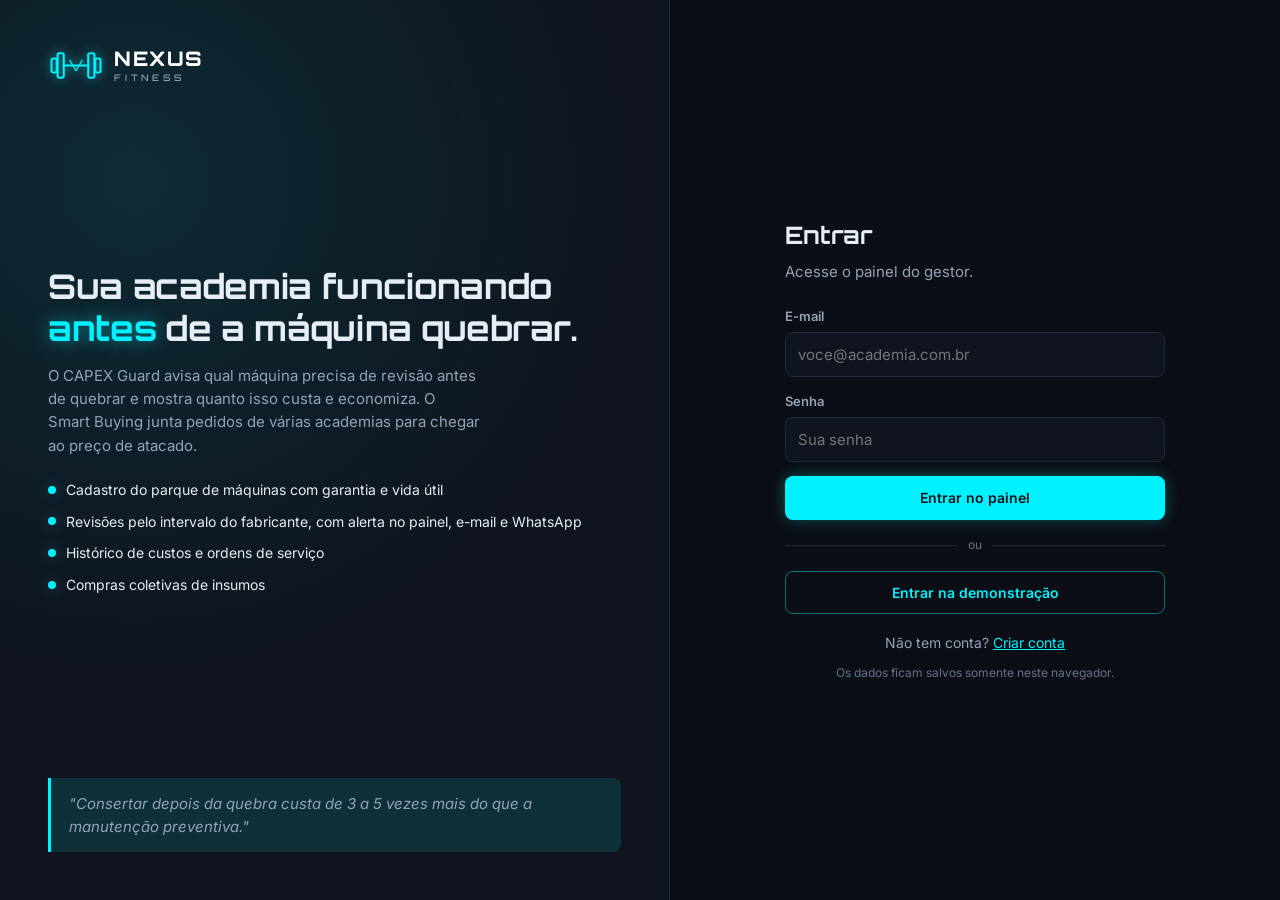
==== commit 2944dd60: "Add files via upload" ====
--- a/index.html
+++ b/index.html
@@ -3,11 +3,11 @@
 <head>
 <meta charset="UTF-8">
 <meta name="viewport" content="width=device-width, initial-scale=1.0">
-<link rel="icon" href="data:image/svg+xml,%3Csvg xmlns='http://www.w3.org/2000/svg' viewBox='0 0 24 24'%3E%3Cpath d='M3 17L9 9L13 14L21 4' stroke='%2335B891' stroke-width='2.5' fill='none' stroke-linecap='round' stroke-linejoin='round'/%3E%3C/svg%3E">
-<title>Entrar — Nexus Fitness</title>
+<title>Nexus Fitness — entrar</title>
+<meta name="description" content="Nexus Fitness: manutenção preditiva de máquinas (CAPEX Guard) e compras coletivas para academias.">
 <link rel="preconnect" href="https://fonts.googleapis.com">
 <link rel="preconnect" href="https://fonts.gstatic.com" crossorigin>
-<link href="https://fonts.googleapis.com/css2?family=Space+Grotesk:wght@400;500;600;700&family=Inter:wght@400;500;600;700&display=swap" rel="stylesheet">
+<link href="https://fonts.googleapis.com/css2?family=Inter:wght@400;500;600;700&family=Montserrat:wght@600;700;800&family=Orbitron:wght@600;700;800;900&display=swap" rel="stylesheet">
 <link rel="stylesheet" href="app.css">
 </head>
 <body>
@@ -15,91 +15,85 @@
 <div class="auth-shell">
 
   <div class="auth-side">
-    <div class="auth-logo">
-      <svg viewBox="0 0 24 24" width="20" height="20"><path d="M3 17L9 9L13 14L21 4" stroke="currentColor" stroke-width="2" fill="none" stroke-linecap="round" stroke-linejoin="round"/><circle cx="21" cy="4" r="2.2" fill="currentColor"/></svg>
-      <span>NEXUS<em>FITNESS</em></span>
-    </div>
+    <a class="logo" href="index.html" aria-label="Nexus Fitness">
+      <svg viewBox="0 0 64 40" width="56" height="35" fill="none" stroke="currentColor" stroke-width="2.4" stroke-linecap="round" stroke-linejoin="round" aria-hidden="true"><rect x="4" y="12" width="6" height="16" rx="2"/><rect x="11" y="6" width="7" height="28" rx="2"/><rect x="46" y="6" width="7" height="28" rx="2"/><rect x="54" y="12" width="6" height="16" rx="2"/><path d="M18 20h28"/><path d="M25 14l7 12 7-12" stroke-width="1.6"/></svg>
+      <span class="logo-text">NEXUS<small>FITNESS</small></span>
+    </a>
 
     <div class="auth-pitch">
-      <h2>O painel de controle dos bastidores da sua academia.</h2>
-      <p>Acesse sua central de manutenção preditiva e o hub de compras coletivas em um único lugar.</p>
+      <h2>Sua academia funcionando <span>antes</span> de a máquina quebrar.</h2>
+      <p>O CAPEX Guard avisa qual máquina precisa de revisão antes de quebrar e mostra quanto isso custa e economiza. O Smart Buying junta pedidos de várias academias para chegar ao preço de atacado.</p>
       <div class="auth-feature-list">
-        <div class="auth-feature"><span class="dot"></span><span>Monitoramento de uso e agendamento automático de revisões</span></div>
-        <div class="auth-feature"><span class="dot"></span><span>Compra coletiva de insumos com preço de atacado</span></div>
-        <div class="auth-feature"><span class="dot"></span><span>Alertas de estoque mínimo e histórico de economia</span></div>
+        <div class="auth-feature"><span class="dot"></span><span>Cadastro do parque de máquinas com garantia e vida útil</span></div>
+        <div class="auth-feature"><span class="dot"></span><span>Revisões pelo intervalo do fabricante, com alerta no painel, e-mail e WhatsApp</span></div>
+        <div class="auth-feature"><span class="dot"></span><span>Histórico de custos e ordens de serviço</span></div>
+        <div class="auth-feature"><span class="dot"></span><span>Compras coletivas de insumos</span></div>
       </div>
     </div>
 
-    <blockquote class="auth-quote">
-      "O Nexus Fitness não tenta vender mais mensalidade — ele garante que o dono pare de perder o dinheiro que já tem."
-    </blockquote>
+    <blockquote class="auth-quote">"Consertar depois da quebra custa de 3 a 5 vezes mais do que a manutenção preventiva."</blockquote>
   </div>
 
   <div class="auth-form-col">
     <form class="auth-form" id="login-form" novalidate>
-      <h1>Bem-vindo de volta</h1>
-      <p class="sub">Entre com sua conta para acessar o painel.</p>
+      <h1>Entrar</h1>
+      <p class="sub">Acesse o painel do gestor.</p>
 
       <div class="form-error" id="form-error" role="alert"></div>
 
       <div class="field">
         <label for="email">E-mail</label>
-        <input type="email" id="email" placeholder="voce@academia.com.br" autocomplete="email">
+        <input type="email" id="email" placeholder="voce@academia.com.br" autocomplete="username">
       </div>
       <div class="field">
         <label for="senha">Senha</label>
-        <input type="password" id="senha" placeholder="••••••••" autocomplete="current-password">
+        <input type="password" id="senha" placeholder="Sua senha" autocomplete="current-password">
       </div>
 
-      <button type="submit" class="btn btn-primary btn-block">Entrar</button>
+      <button type="submit" class="btn btn-primary btn-block">Entrar no painel</button>
 
       <div class="auth-divider">ou</div>
+      <button type="button" class="btn btn-ghost btn-block" id="demo-btn">Entrar na demonstração</button>
 
-      <button type="button" class="btn btn-ghost btn-block" id="demo-btn">Entrar com conta de demonstração</button>
-
-      <p class="auth-foot">Ainda não tem conta? <a href="cadastro.html">Criar conta grátis</a></p>
-   
+      <p class="auth-foot">Não tem conta? <a href="cadastro.html">Criar conta</a></p>
+      <p class="hint" style="text-align:center;margin-top:10px">Os dados ficam salvos somente neste navegador.</p>
     </form>
   </div>
 
 </div>
 
 <script src="auth.js"></script>
-<script>NexusAuth.redirectIfAuthenticated();</script>
 <script>
-  const form = document.getElementById("login-form");
-  const errorBox = document.getElementById("form-error");
-
-  function showError(msg) {
-    errorBox.textContent = msg;
-    errorBox.classList.add("show");
-  }
-
-  form.addEventListener("submit", function (e) {
-    e.preventDefault();
-    errorBox.classList.remove("show");
-    const email = document.getElementById("email").value;
-    const senha = document.getElementById("senha").value;
-    if (!email || !senha) {
-      showError("Preencha e-mail e senha.");
+  (function () {
+    const cur = NexusAuth.getCurrent();
+    if (cur && cur.account) {
+      window.location.replace("dashboard.html");
       return;
     }
-    try {
-      NexusAuth.login({ email, senha });
-      window.location.href = "dashboard.html";
-    } catch (err) {
-      showError(err.message);
-    }
-  });
 
-  document.getElementById("demo-btn").addEventListener("click", function () {
-    try {
+    const form = document.getElementById("login-form");
+    const errorBox = document.getElementById("form-error");
+
+    form.addEventListener("submit", function (e) {
+      e.preventDefault();
+      errorBox.classList.remove("show");
+      try {
+        NexusAuth.login({
+          email: document.getElementById("email").value,
+          senha: document.getElementById("senha").value,
+        });
+        window.location.href = "dashboard.html";
+      } catch (err) {
+        errorBox.textContent = err.message;
+        errorBox.classList.add("show");
+      }
+    });
+
+    document.getElementById("demo-btn").addEventListener("click", function () {
       NexusAuth.loginDemo();
       window.location.href = "dashboard.html";
-    } catch (err) {
-      showError(err.message);
-    }
-  });
+    });
+  })();
 </script>
 </body>
 </html>
--- a/app.css
+++ b/app.css
@@ -1,1599 +1,356 @@
 /* ============================================================
    NEXUS FITNESS — app.css
-   Estilos do produto (login, cadastro, painel interno)
+   Tema escuro neon (login, cadastro, painel e CAPEX Guard)
    ============================================================ */
 
 :root {
-  --graphite: #14181C;
-  --panel: #1B2127;
-  --panel-raised: #212831;
-  --line: #2E3944;
-  --line-soft: #262E36;
-
-  --text-primary: #EDEFF1;
-  --text-secondary: #8B98A5;
-  --text-tertiary: #7C8894;
-
-  --amber: #E8A33D;
-  --amber-dim: rgba(232, 163, 61, 0.14);
-  --teal: #35B891;
-  --teal-dim: rgba(53, 184, 145, 0.14);
-  --rust: #C1502E;
-  --rust-dim: rgba(193, 80, 46, 0.14);
-
-  --font-display: "Space Grotesk", "Inter", sans-serif;
-  --font-body: "Inter", sans-serif;
-
-  --sidebar-w: 232px;
-}
-
-*,
-*::before,
-*::after {
-  box-sizing: border-box;
-}
-
-html {
-  width: 100%;
-  max-width: 100%;
-  overflow-x: hidden;
-}
+  --bg: #0B0E14;
+  --card: #121824;
+  --card-2: #0F141E;
+  --border: #1E293B;
+  --border-strong: #2A3A52;
+
+  --neon: #00F2FE;
+  --neon-dim: rgba(0, 242, 254, 0.12);
+  --glow: 0 0 15px rgba(0, 242, 254, 0.3);
+
+  --red: #FF3B30;
+  --red-dim: rgba(255, 59, 48, 0.12);
+  --orange: #FF9500;
+  --orange-dim: rgba(255, 149, 0, 0.12);
+  --green: #34C759;
+  --green-dim: rgba(52, 199, 89, 0.12);
+
+  --text: #E6EDF5;
+  --text-2: #94A3B8;
+  --text-3: #64748B;
+
+  --font-ui: "Inter", system-ui, sans-serif;
+  --font-display: "Orbitron", "Montserrat", "Inter", sans-serif;
+  --font-title: "Montserrat", "Inter", sans-serif;
+
+  --sidebar-w: 236px;
+  --radius: 12px;
+}
+
+*, *::before, *::after { box-sizing: border-box; }
+
+html { width: 100%; overflow-x: hidden; }
 
 body {
   margin: 0;
-  width: 100%;
-  max-width: 100%;
-  min-width: 0;
-  background: var(--graphite);
-  color: var(--text-primary);
-  font-family: var(--font-body);
-  font-size: 15.5px;
+  background: var(--bg);
+  color: var(--text);
+  font-family: var(--font-ui);
+  font-size: 15px;
   line-height: 1.55;
   -webkit-font-smoothing: antialiased;
   overflow-x: hidden;
 }
 
-h1, h2, h3 {
-  font-family: var(--font-display);
-  font-weight: 600;
-  letter-spacing: -0.01em;
-  margin: 0;
-}
-
-p {
-  margin: 0;
-  color: var(--text-secondary);
-}
-
-a {
-  color: inherit;
-  text-decoration: none;
-}
-
-button,
-input,
-select,
-textarea {
-  font-family: inherit;
-}
-
-img,
-svg,
-canvas {
-  max-width: 100%;
-}
-
-/* ============================================================
-   BOTÕES
-   ============================================================ */
-
+h1, h2, h3 { font-family: var(--font-title); font-weight: 700; margin: 0; letter-spacing: -0.01em; }
+p { margin: 0; color: var(--text-2); }
+a { color: var(--neon); }
+button, input, select, textarea { font: inherit; color: inherit; }
+:focus-visible { outline: 2px solid var(--neon); outline-offset: 2px; }
+
+.num { font-family: var(--font-display); letter-spacing: 0.02em; white-space: nowrap; }
+.muted { color: var(--text-3); }
+.c-red { color: var(--red); } .c-orange { color: var(--orange); } .c-green { color: var(--green); } .c-neon { color: var(--neon); }
+
+/* ---------- Logo ---------- */
+.logo { display: flex; align-items: center; gap: 10px; color: var(--neon); text-decoration: none; }
+.logo svg { filter: drop-shadow(0 0 6px rgba(0, 242, 254, 0.6)); flex: none; }
+.logo-text { font-family: var(--font-display); font-weight: 800; font-size: 20px; color: #fff; letter-spacing: 0.08em; line-height: 1; }
+.logo-text small { display: block; font-size: 9px; letter-spacing: 0.42em; color: var(--text-2); font-weight: 500; margin-top: 4px; }
+
+/* ---------- Botões ---------- */
 .btn {
-  display: inline-flex;
-  align-items: center;
-  justify-content: center;
-  gap: 8px;
-  padding: 12px 20px;
-  border-radius: 4px;
-  font-weight: 600;
-  font-size: 0.92rem;
-  border: 1px solid transparent;
-  cursor: pointer;
-  transition:
-    background 0.15s ease,
-    border-color 0.15s ease,
-    transform 0.1s ease;
-}
-
-.btn:active {
-  transform: translateY(1px);
-}
-
-.btn-block {
-  width: 100%;
-}
-
-.btn-primary {
-  background: var(--teal);
-  color: #0C1512;
-}
-
-.btn-primary:hover {
-  background: #45c9a2;
-}
-
-.btn-ghost {
-  background: transparent;
-  border-color: var(--line);
-  color: var(--text-primary);
-}
-
-.btn-ghost:hover {
-  border-color: var(--text-secondary);
-}
-
-.btn-sm {
-  padding: 8px 14px;
-  font-size: 0.82rem;
-}
-
-.btn-danger {
-  background: transparent;
-  border-color: rgba(193, 80, 46, 0.4);
-  color: var(--rust);
-}
-
-.btn-danger:hover {
-  background: var(--rust-dim);
-}
-
-.btn[disabled] {
-  opacity: 0.5;
-  cursor: not-allowed;
-}
-
-/* ============================================================
-   AUTH
-   ============================================================ */
-
-.auth-shell {
-  min-height: 100vh;
-  display: grid;
-  grid-template-columns: 1fr 1fr;
-}
-
+  display: inline-flex; align-items: center; justify-content: center; gap: 6px;
+  border: 1px solid transparent; border-radius: 8px; padding: 10px 18px;
+  font-weight: 600; font-size: 14px; cursor: pointer; text-decoration: none;
+  transition: background .15s, box-shadow .15s, border-color .15s, color .15s;
+  white-space: nowrap;
+}
+.btn:active { transform: translateY(1px); }
+.btn-block { width: 100%; }
+.btn-primary { background: var(--neon); color: #001418; box-shadow: var(--glow); }
+.btn-primary:hover { box-shadow: 0 0 22px rgba(0, 242, 254, 0.55); }
+.btn-ghost { background: transparent; color: var(--neon); border-color: rgba(0, 242, 254, 0.45); }
+.btn-ghost:hover { background: var(--neon-dim); box-shadow: var(--glow); }
+.btn-plain { background: transparent; color: var(--text-2); border-color: var(--border); }
+.btn-plain:hover { color: var(--text); border-color: var(--border-strong); }
+.btn-danger { background: transparent; color: var(--red); border-color: rgba(255, 59, 48, 0.5); }
+.btn-danger:hover { background: var(--red-dim); }
+.btn-sm { padding: 6px 12px; font-size: 13px; }
+.btn[disabled] { opacity: .5; cursor: not-allowed; }
+
+.icon-btn {
+  display: inline-flex; align-items: center; justify-content: center;
+  width: 32px; height: 32px; border-radius: 8px; border: 1px solid var(--border);
+  background: var(--card-2); color: var(--text-2); cursor: pointer; text-decoration: none;
+}
+.icon-btn:hover { color: var(--neon); border-color: rgba(0, 242, 254, 0.5); }
+.icon-btn.wa:hover { color: var(--green); border-color: rgba(52, 199, 89, 0.5); }
+
+/* ---------- Formulários ---------- */
+.field { display: flex; flex-direction: column; gap: 6px; margin-bottom: 14px; min-width: 0; }
+.field label { font-size: 13px; font-weight: 600; color: var(--text-2); }
+.field input, .field select, .field textarea, .inline-form input {
+  width: 100%; background: var(--card-2); border: 1px solid var(--border); border-radius: 8px;
+  padding: 10px 12px; color: var(--text); outline: none;
+}
+.field textarea { min-height: 76px; resize: vertical; }
+.field input:focus, .field select:focus, .field textarea:focus, .inline-form input:focus {
+  border-color: var(--neon); box-shadow: var(--glow);
+}
+.field .hint, .hint { font-size: 12px; color: var(--text-3); }
+.form-grid { display: grid; grid-template-columns: repeat(auto-fit, minmax(200px, 1fr)); gap: 0 16px; }
+.form-error { display: none; background: var(--red-dim); border: 1px solid rgba(255, 59, 48, .4); color: #ffb3ad; padding: 10px 12px; border-radius: 8px; font-size: 14px; margin-bottom: 14px; }
+.form-error.show { display: block; }
+
+input[type="range"] { width: 100%; accent-color: var(--neon); }
+input[type="checkbox"] { accent-color: var(--neon); width: 18px; height: 18px; }
+
+/* ---------- Login / cadastro ---------- */
+.auth-shell { min-height: 100vh; display: grid; grid-template-columns: 1.1fr 1fr; }
 .auth-side {
-  background:
-    radial-gradient(
-      600px 320px at 20% 0%,
-      rgba(53, 184, 145, 0.12),
-      transparent 60%
-    ),
-    var(--panel);
-  border-right: 1px solid var(--line-soft);
-  padding: 56px;
-  display: flex;
-  flex-direction: column;
-  justify-content: space-between;
-}
-
-.auth-logo {
-  display: flex;
-  align-items: center;
-  gap: 8px;
-  font-family: var(--font-display);
-  font-weight: 600;
-  font-size: 1.1rem;
-}
-
-.auth-logo em {
-  font-style: normal;
-  color: var(--text-secondary);
-  font-weight: 500;
-  margin-left: 2px;
-}
-
-.auth-logo svg {
-  color: var(--teal);
-}
-
-.auth-pitch h2 {
-  font-size: 1.6rem;
-  line-height: 1.3;
-  margin-bottom: 18px;
-  max-width: 18ch;
-}
-
-.auth-pitch p {
-  max-width: 40ch;
-  margin-bottom: 30px;
-}
-
-.auth-feature-list {
-  display: flex;
-  flex-direction: column;
-  gap: 16px;
-}
-
-.auth-feature {
-  display: flex;
-  gap: 12px;
-  align-items: flex-start;
-  font-size: 0.9rem;
-  color: var(--text-secondary);
-}
-
-.auth-feature .dot {
-  width: 6px;
-  height: 6px;
-  border-radius: 50%;
-  background: var(--teal);
-  margin-top: 7px;
-  flex-shrink: 0;
-}
-
-.auth-quote {
-  margin: 0;
-  border-left: 2px solid var(--line);
-  padding-left: 16px;
-  font-size: 0.85rem;
-  color: var(--text-tertiary);
-}
-
-.auth-form-col {
-  display: flex;
-  align-items: center;
-  justify-content: center;
-  padding: 40px;
-}
-
-.auth-form {
-  width: 100%;
-  max-width: 380px;
-}
-
-.auth-form h1 {
-  font-size: 1.5rem;
-  margin-bottom: 8px;
-}
-
-.auth-form .sub {
-  margin-bottom: 32px;
-  font-size: 0.92rem;
-}
-
-.field {
-  margin-bottom: 18px;
-}
-
-.field label {
-  display: block;
-  font-size: 0.82rem;
-  color: var(--text-secondary);
-  margin-bottom: 7px;
-}
-
-.field input {
-  width: 100%;
-  padding: 12px 13px;
-  background: var(--panel-raised);
-  border: 1px solid var(--line);
-  border-radius: 4px;
-  color: var(--text-primary);
-  font-size: 0.95rem;
-  outline: none;
-  transition: border-color 0.15s ease;
-}
-
-.field input:focus {
-  border-color: var(--teal);
-}
-
-.form-error {
-  background: var(--rust-dim);
-  border: 1px solid rgba(193, 80, 46, 0.4);
-  color: #f0a98d;
-  font-size: 0.85rem;
-  padding: 10px 12px;
-  border-radius: 4px;
-  margin-bottom: 18px;
-  display: none;
-}
-
-.form-error.show {
-  display: block;
-}
-
-.auth-divider {
-  display: flex;
-  align-items: center;
-  gap: 12px;
-  margin: 22px 0;
-  color: var(--text-tertiary);
-  font-size: 0.78rem;
-}
-
-.auth-divider::before,
-.auth-divider::after {
-  content: "";
-  flex: 1;
-  height: 1px;
-  background: var(--line-soft);
-}
-
-.auth-foot {
-  margin-top: 22px;
-  font-size: 0.88rem;
-  color: var(--text-secondary);
-  text-align: center;
-}
-
-.auth-foot a {
-  color: var(--teal);
-  font-weight: 600;
-}
-
-/* ============================================================
-   DASHBOARD
-   ============================================================ */
-
-.app-shell {
-  display: grid;
-  grid-template-columns: var(--sidebar-w) minmax(0, 1fr);
-  min-height: 100vh;
-  width: 100%;
-  max-width: 100%;
-  overflow: hidden;
-}
-
+  padding: 48px; display: flex; flex-direction: column; justify-content: space-between; gap: 32px;
+  background: radial-gradient(circle at 20% 20%, rgba(0, 242, 254, 0.10), transparent 55%), var(--card-2);
+  border-right: 1px solid var(--border);
+}
+.auth-pitch h2 { font-family: var(--font-display); font-size: clamp(24px, 3vw, 34px); line-height: 1.25; margin-bottom: 14px; }
+.auth-pitch h2 span { color: var(--neon); text-shadow: 0 0 18px rgba(0, 242, 254, .5); }
+.auth-pitch p { max-width: 48ch; }
+.auth-feature-list { display: grid; gap: 10px; margin-top: 22px; }
+.auth-feature { display: flex; gap: 10px; align-items: center; color: var(--text); font-size: 14px; }
+.auth-feature .dot { width: 8px; height: 8px; border-radius: 50%; background: var(--neon); box-shadow: var(--glow); flex: none; }
+.auth-quote { margin: 0; padding: 14px 18px; border-left: 3px solid var(--neon); color: var(--text-2); font-style: italic; background: var(--neon-dim); border-radius: 0 8px 8px 0; }
+.auth-form-col { display: flex; align-items: center; justify-content: center; padding: 32px; }
+.auth-form { width: min(380px, 100%); }
+.auth-form h1 { font-family: var(--font-display); font-size: 24px; margin-bottom: 6px; }
+.auth-form .sub { margin-bottom: 22px; }
+.auth-divider { display: flex; align-items: center; gap: 10px; color: var(--text-3); font-size: 12px; margin: 16px 0; }
+.auth-divider::before, .auth-divider::after { content: ""; flex: 1; height: 1px; background: var(--border); }
+.auth-foot { text-align: center; margin-top: 18px; font-size: 14px; }
+
+/* ---------- Estrutura do painel ---------- */
+.app-shell { display: grid; grid-template-columns: var(--sidebar-w) 1fr; min-height: 100vh; }
 .sidebar {
-  background: var(--panel);
-  border-right: 1px solid var(--line-soft);
-  display: flex;
-  flex-direction: column;
-  position: sticky;
-  top: 0;
-  height: 100vh;
-  min-width: 0;
-  overflow: hidden;
-}
-
-.sidebar-logo {
-  display: flex;
-  align-items: center;
-  gap: 8px;
-  padding: 22px 22px 20px;
-  font-family: var(--font-display);
-  font-weight: 600;
-  border-bottom: 1px solid var(--line-soft);
-  flex-shrink: 0;
-}
-
-.sidebar-logo svg {
-  color: var(--teal);
-}
-
-.sidebar-logo em {
-  font-style: normal;
-  color: var(--text-secondary);
-  font-weight: 500;
-  margin-left: 2px;
-  font-size: 0.9em;
-}
-
-.sidebar-nav {
-  flex: 1;
-  min-width: 0;
-  padding: 18px 12px;
-  display: flex;
-  flex-direction: column;
-  gap: 2px;
-}
-
+  position: sticky; top: 0; height: 100vh; display: flex; flex-direction: column; gap: 24px;
+  padding: 22px 0; background: var(--card-2); border-right: 1px solid var(--border);
+}
+.sidebar .logo { padding: 0 22px; flex-direction: column; text-align: center; }
+.sidebar .logo svg { width: 64px; height: 40px; }
+.sidebar-nav { display: flex; flex-direction: column; gap: 2px; flex: 1; overflow-y: auto; }
 .nav-item {
-  display: flex;
-  align-items: center;
-  gap: 11px;
-  padding: 10px 12px;
-  border-radius: 5px;
-  font-size: 0.9rem;
-  color: var(--text-secondary);
-  cursor: pointer;
-  border: 1px solid transparent;
-  transition:
-    background 0.15s ease,
-    color 0.15s ease;
-  min-width: 0;
-}
-
-.nav-item svg {
-  flex-shrink: 0;
-  opacity: 0.85;
-}
-
-.nav-item:hover {
-  background: var(--panel-raised);
-  color: var(--text-primary);
-}
-
-.nav-item.active {
-  background: var(--teal-dim);
-  color: var(--teal);
-  border-color: rgba(53, 184, 145, 0.25);
-}
-
-.nav-badge {
-  margin-left: auto;
-  background: var(--rust);
-  color: white;
-  font-size: 0.68rem;
-  font-weight: 700;
-  padding: 1px 6px;
-  border-radius: 10px;
-}
-
-.sidebar-user {
-  border-top: 1px solid var(--line-soft);
-  padding: 16px 20px;
-  display: flex;
-  flex-direction: column;
-  gap: 10px;
-  flex-shrink: 0;
-}
-
-.sidebar-user-name {
-  font-size: 0.86rem;
-  color: var(--text-primary);
-  font-weight: 600;
-}
-
-.sidebar-user-academia {
-  font-size: 0.76rem;
-  color: var(--text-tertiary);
-}
-
-.main-scroll {
-  min-width: 0;
-  width: 100%;
-  max-width: 100%;
-  overflow-y: auto;
-  overflow-x: hidden;
-  height: 100vh;
-}
-
-.app-topbar {
-  position: sticky;
-  top: 0;
-  z-index: 10;
-  background: rgba(20, 24, 28, 0.9);
-  backdrop-filter: blur(8px);
-  border-bottom: 1px solid var(--line-soft);
-  padding: 18px 34px;
-  display: flex;
-  justify-content: space-between;
-  align-items: center;
-  gap: 16px;
-  min-width: 0;
-  width: 100%;
-}
-
-.app-topbar > * {
-  min-width: 0;
-}
-
-.app-topbar h1 {
-  font-size: 1.2rem;
-}
-
-.app-topbar .app-topbar-sub {
-  font-size: 0.82rem;
-  margin-top: 3px;
-}
-
-.app-content {
-  width: 100%;
-  max-width: 100%;
-  min-width: 0;
-  padding: 30px 34px 70px;
-}
-
-.view-section {
-  display: none;
-  animation: fadeIn 0.25s ease;
-  min-width: 0;
-  max-width: 100%;
-}
-
-.view-section.active {
-  display: block;
-}
-
-@keyframes fadeIn {
-  from {
-    opacity: 0;
-    transform: translateY(4px);
-  }
-  to {
-    opacity: 1;
-    transform: none;
-  }
-}
-
-/* ============================================================
-   KPI
-   ============================================================ */
-
-.kpi-grid {
-  display: grid;
-  grid-template-columns: repeat(4, minmax(0, 1fr));
-  gap: 18px;
-  margin-bottom: 34px;
-  min-width: 0;
-}
-
-.kpi-card {
-  background: var(--panel);
-  border: 1px solid var(--line);
-  border-radius: 6px;
-  padding: 20px;
-  min-width: 0;
-  overflow: hidden;
-}
-
-.kpi-label {
-  font-size: 0.78rem;
-  color: var(--text-tertiary);
-  margin-bottom: 10px;
-}
-
-.kpi-value {
-  font-family: var(--font-display);
-  font-size: 1.55rem;
-  color: var(--text-primary);
-  overflow-wrap: anywhere;
-}
-
-.kpi-value.amber {
-  color: var(--amber);
-}
-
-.kpi-value.teal {
-  color: var(--teal);
-}
-
-.kpi-note {
-  font-size: 0.76rem;
-  color: var(--text-tertiary);
-  margin-top: 6px;
-}
-
-/* ============================================================
-   CARDS / GRÁFICOS
-   ============================================================ */
-
-.card {
-  background: var(--panel);
-  border: 1px solid var(--line);
-  border-radius: 6px;
-  padding: 24px;
-  margin-bottom: 24px;
-  min-width: 0;
-  max-width: 100%;
-  overflow: hidden;
-}
-
-.card-head {
-  display: flex;
-  justify-content: space-between;
-  align-items: center;
-  margin-bottom: 18px;
-  gap: 12px;
-  flex-wrap: wrap;
-  min-width: 0;
-}
-
-.card-head > * {
-  min-width: 0;
-}
-
-.card-head h2 {
-  font-size: 1.05rem;
-}
-
-.card-head p {
-  font-size: 0.85rem;
-  overflow-wrap: anywhere;
-}
-
-.two-col {
-  display: grid;
-  grid-template-columns: minmax(0, 1.3fr) minmax(0, 1fr);
-  gap: 24px;
-  min-width: 0;
-}
-
-.chart-card {
-  min-width: 0;
-}
-
-.chart-container {
-  position: relative;
-  width: 100%;
-  max-width: 100%;
-  min-width: 0;
-  overflow: hidden;
-}
-
-.chart-container canvas {
-  display: block;
-  max-width: 100%;
-}
-
-.chart-container-usage {
-  height: 300px;
-}
-
-.chart-container-status {
-  height: 220px;
-}
-
-.chart-container-economia {
-  height: 160px;
-}
-
-/* ============================================================
-   EQUIPAMENTOS
-   ============================================================ */
-
-.eq-list {
-  width: 100%;
-  min-width: 0;
-  max-width: 100%;
-}
-
-.eq-row {
-  display: grid;
-  grid-template-columns: 1.4fr 0.8fr 1.4fr 0.9fr 1fr auto;
-  align-items: center;
-  gap: 14px;
-  padding: 14px 0;
-  border-bottom: 1px solid var(--line-soft);
-  font-size: 0.86rem;
-  min-width: 0;
-}
-
-.eq-row:last-child {
-  border-bottom: none;
-}
-
-.eq-row.eq-head {
-  color: var(--text-tertiary);
-  font-size: 0.72rem;
-  text-transform: uppercase;
-  letter-spacing: 0.04em;
-  padding-bottom: 10px;
-}
-
-.eq-name {
-  color: var(--text-primary);
-  font-weight: 600;
-  overflow-wrap: anywhere;
-}
-
-.eq-tipo {
-  color: var(--text-tertiary);
-}
-
-.eq-usage-track {
-  height: 8px;
-  background: var(--line-soft);
-  border-radius: 2px;
-  overflow: hidden;
-}
-
-.eq-usage-fill {
-  height: 100%;
-  border-radius: 2px;
-  transition:
-    width 0.4s ease,
-    background 0.4s ease;
-}
-
-.badge {
-  display: inline-flex;
-  align-items: center;
-  gap: 6px;
-  font-size: 0.74rem;
-  font-weight: 600;
-  padding: 4px 9px;
-  border-radius: 20px;
-  white-space: nowrap;
-}
-
-.badge::before {
-  content: "";
-  width: 6px;
-  height: 6px;
-  border-radius: 50%;
-}
-
-.badge-ok {
-  background: var(--teal-dim);
-  color: var(--teal);
-}
-
-.badge-ok::before {
-  background: var(--teal);
-}
-
-.badge-alerta {
-  background: var(--amber-dim);
-  color: var(--amber);
-}
-
-.badge-alerta::before {
-  background: var(--amber);
-}
-
-.eq-actions {
-  display: flex;
-  gap: 8px;
-  justify-content: flex-end;
-}
-
-/* ============================================================
-   ALERTAS
-   ============================================================ */
-
-.alert-list {
-  display: flex;
-  flex-direction: column;
-  gap: 10px;
-  min-width: 0;
-}
-
-.alert-item {
-  display: flex;
-  justify-content: space-between;
-  align-items: center;
-  gap: 12px;
-  padding: 12px 14px;
-  background: var(--panel-raised);
-  border: 1px solid var(--line-soft);
-  border-radius: 5px;
-  font-size: 0.85rem;
-  min-width: 0;
-}
-
-.alert-item.is-amber {
-  border-color: rgba(232, 163, 61, 0.35);
-}
-
-.alert-item-left {
-  display: flex;
-  align-items: center;
-  gap: 10px;
-  min-width: 0;
-}
-
-.alert-item-left > * {
-  min-width: 0;
-}
-
-.alert-item-left .dot {
-  width: 7px;
-  height: 7px;
-  border-radius: 50%;
-  background: var(--amber);
-  flex-shrink: 0;
-}
-
-.alert-empty {
-  font-size: 0.86rem;
-  color: var(--text-tertiary);
-  padding: 8px 0;
-}
-
-/* ============================================================
-   HUB
-   ============================================================ */
-
-.hub-slider-block {
-  margin-bottom: 22px;
-}
-
-.hub-slider-block label {
-  display: block;
-  font-size: 0.85rem;
-  color: var(--text-secondary);
-  margin-bottom: 10px;
-}
-
-input[type="range"] {
-  width: 100%;
-  accent-color: var(--teal);
-  margin-bottom: 8px;
-}
-
-.hub-slider-value {
-  font-family: var(--font-display);
-  font-size: 0.95rem;
-}
-
-.hub-slider-value span {
-  color: var(--teal);
-}
-
-.insumo-row {
-  display: grid;
-  grid-template-columns: 1.6fr 1fr 1fr 1fr auto;
-  gap: 10px;
-  padding: 11px 0;
-  border-bottom: 1px solid var(--line-soft);
-  font-size: 0.86rem;
-  align-items: center;
-  min-width: 0;
-}
-
-.insumo-row.insumo-head {
-  color: var(--text-tertiary);
-  font-size: 0.72rem;
-  text-transform: uppercase;
-  letter-spacing: 0.03em;
-}
-
-.insumo-row:last-child {
-  border-bottom: none;
-}
-
-.insumo-price-hub {
-  color: var(--teal);
-  font-weight: 600;
-}
-
-.insumo-econ {
-  color: var(--teal);
-}
-
-.history-item {
-  display: flex;
-  justify-content: space-between;
-  gap: 12px;
-  padding: 10px 0;
-  border-bottom: 1px solid var(--line-soft);
-  font-size: 0.85rem;
-}
-
-.history-item:last-child {
-  border-bottom: none;
-}
-
-.history-item .econ {
-  color: var(--teal);
-}
-
-/* ============================================================
-   SETTINGS
-   ============================================================ */
-
-.settings-grid {
-  display: grid;
-  grid-template-columns: minmax(0, 1fr) minmax(0, 1fr);
-  gap: 16px;
-  min-width: 0;
-}
-
-.plan-chip {
-  display: inline-block;
-  background: var(--teal-dim);
-  color: var(--teal);
-  font-size: 0.78rem;
-  font-weight: 600;
-  padding: 5px 12px;
-  border-radius: 20px;
-  margin-top: 4px;
-}
-
-/* ============================================================
-   FORMULÁRIO
-   ============================================================ */
-
-.inline-form {
-  display: none;
-  gap: 10px;
-  margin-bottom: 18px;
-  flex-wrap: wrap;
-  padding: 16px;
-  background: var(--panel-raised);
-  border: 1px solid var(--line-soft);
-  border-radius: 5px;
-  min-width: 0;
-  max-width: 100%;
-}
-
-.inline-form.show {
-  display: flex;
-}
-
-.inline-form input {
-  flex: 1;
-  min-width: 160px;
-  padding: 10px 12px;
-  background: var(--graphite);
-  border: 1px solid var(--line);
-  border-radius: 4px;
-  color: var(--text-primary);
-  font-size: 0.88rem;
-}
-
-.inline-form input:focus {
-  outline: none;
-  border-color: var(--teal);
-}
-
-/* ============================================================
-   TABELAS
-   ============================================================ */
-
-.table-wrap {
-  width: 100%;
-  max-width: 100%;
-  overflow-x: auto;
-  overflow-y: hidden;
-  -webkit-overflow-scrolling: touch;
-}
-
-/* ============================================================
-   TOAST
-   ============================================================ */
-
+  display: flex; align-items: center; gap: 12px; padding: 10px 22px; cursor: pointer;
+  color: var(--text-2); font-size: 14px; border: 0; background: none; text-align: left; width: 100%;
+  border-left: 3px solid transparent;
+}
+.nav-item svg { flex: none; }
+.nav-item:hover { color: var(--text); background: rgba(255, 255, 255, 0.02); }
+.nav-item.active { color: var(--neon); background: linear-gradient(90deg, var(--neon-dim), transparent); border-left-color: var(--neon); }
+.nav-badge { margin-left: auto; background: var(--red); color: #fff; border-radius: 99px; font-size: 11px; font-weight: 700; padding: 1px 7px; }
+.nav-badge.orange { background: var(--orange); color: #1a0f00; }
+.sidebar-user { padding: 16px 22px 0; border-top: 1px solid var(--border); display: grid; gap: 10px; }
+.sidebar-user-name { font-weight: 600; font-size: 14px; }
+.sidebar-user-academia { font-size: 12px; color: var(--text-3); }
+
+.main-scroll { min-width: 0; }
+.topnav {
+  position: sticky; top: 0; z-index: 5; display: flex; align-items: center; gap: 6px;
+  padding: 0 28px; background: rgba(11, 14, 20, 0.92); backdrop-filter: blur(8px); border-bottom: 1px solid var(--border);
+}
+.topnav-links { display: flex; gap: 4px; overflow-x: auto; flex: 1; }
+.topnav-links button {
+  background: none; border: 0; color: var(--text-2); padding: 18px 14px; cursor: pointer; font-size: 14px; white-space: nowrap;
+  border-bottom: 2px solid transparent;
+}
+.topnav-links button:hover { color: var(--text); }
+.topnav-links button.active { color: var(--neon); border-bottom-color: var(--neon); text-shadow: 0 0 10px rgba(0, 242, 254, .5); }
+.topnav-user { display: flex; align-items: center; gap: 10px; font-size: 14px; color: var(--text); white-space: nowrap; }
+.avatar { width: 32px; height: 32px; border-radius: 50%; display: grid; place-items: center; background: var(--neon-dim); color: var(--neon); font-weight: 700; border: 1px solid rgba(0, 242, 254, .4); }
+
+.app-content { padding: 26px 28px 60px; max-width: 1400px; }
+.page-head { display: flex; justify-content: space-between; align-items: flex-end; gap: 16px; flex-wrap: wrap; margin-bottom: 22px; }
+.page-title { font-family: var(--font-display); font-size: clamp(20px, 2.4vw, 28px); font-weight: 800; letter-spacing: 0.02em; text-transform: uppercase; }
+.page-sub { margin-top: 4px; }
+
+.view-section { display: none; animation: fadeIn .2s ease; }
+.view-section.active { display: block; }
+@keyframes fadeIn { from { opacity: 0; transform: translateY(4px); } to { opacity: 1; transform: none; } }
+
+/* ---------- Cartões ---------- */
+.card { background: var(--card); border: 1px solid var(--border); border-radius: var(--radius); padding: 20px; margin-bottom: 20px; min-width: 0; }
+.card-head { display: flex; justify-content: space-between; align-items: flex-start; gap: 12px; margin-bottom: 16px; flex-wrap: wrap; }
+.card-head h2 { font-size: 16px; }
+.card-head p { font-size: 13px; margin-top: 2px; }
+.card.glow { border-color: rgba(0, 242, 254, 0.7); box-shadow: var(--glow), inset 0 0 20px rgba(0, 242, 254, 0.05); }
+
+.two-col { display: grid; grid-template-columns: minmax(0, 1fr) minmax(0, 1fr); gap: 20px; }
+.two-col > .card { margin-bottom: 0; }
+.stack { display: grid; gap: 20px; margin-bottom: 20px; }
+
+/* ---------- KPIs ---------- */
+.kpi-row { display: grid; grid-template-columns: 1fr 1fr 1.4fr; gap: 16px; margin-bottom: 20px; }
+.kpi-big { padding: 16px 18px; margin: 0; }
+.kpi-big .kpi-label { font-size: 14px; color: var(--text); }
+.kpi-big .kpi-value { font-family: var(--font-display); font-size: clamp(22px, 2.4vw, 30px); font-weight: 800; margin: 4px 0 2px; color: #fff; }
+.kpi-big .kpi-note { font-size: 12px; color: var(--text-3); }
+.kpi-mini-grid { display: grid; grid-template-columns: 1fr 1fr; gap: 12px; }
+.kpi-mini { display: flex; justify-content: space-between; align-items: center; gap: 8px; padding: 12px 14px; margin: 0; font-size: 14px; }
+.kpi-mini b { font-family: var(--font-display); font-size: 18px; }
+
+/* ---------- Status ---------- */
+.badge { display: inline-flex; align-items: center; gap: 6px; padding: 3px 10px; border-radius: 99px; font-size: 12px; font-weight: 600; white-space: nowrap; }
+.badge::before { content: ""; width: 6px; height: 6px; border-radius: 50%; background: currentColor; }
+.badge.ok { color: var(--green); background: var(--green-dim); }
+.badge.proxima { color: var(--orange); background: var(--orange-dim); }
+.badge.urgente { color: var(--red); background: var(--red-dim); }
+.badge.neutro { color: var(--text-2); background: rgba(148, 163, 184, .12); }
+.badge.neon { color: var(--neon); background: var(--neon-dim); }
+
+/* ---------- Cartões de máquina ---------- */
+.machine-grid { display: grid; grid-template-columns: repeat(auto-fill, minmax(190px, 1fr)); gap: 14px; }
+.machine-card {
+  border-radius: 10px; padding: 14px; text-align: center; border: 1px solid var(--border); background: var(--card-2);
+  display: flex; flex-direction: column; gap: 6px; align-items: center; min-height: 128px; justify-content: center;
+}
+.machine-card .m-name { font-weight: 600; color: #fff; font-size: 14px; }
+.machine-card .m-status { font-size: 13px; }
+.machine-card .m-actions { display: flex; gap: 8px; margin-top: 6px; }
+.machine-card.ok { border-color: rgba(52, 199, 89, .65); background: linear-gradient(180deg, rgba(52, 199, 89, .13), rgba(52, 199, 89, .04)); box-shadow: 0 0 14px rgba(52, 199, 89, .18); }
+.machine-card.ok .m-status { color: var(--green); }
+.machine-card.proxima { border-color: rgba(255, 149, 0, .7); background: linear-gradient(180deg, rgba(255, 149, 0, .16), rgba(255, 149, 0, .04)); box-shadow: 0 0 14px rgba(255, 149, 0, .2); }
+.machine-card.proxima .m-status { color: var(--orange); }
+.machine-card.urgente { border-color: rgba(255, 59, 48, .75); background: linear-gradient(180deg, rgba(255, 59, 48, .18), rgba(255, 59, 48, .05)); box-shadow: 0 0 16px rgba(255, 59, 48, .25); }
+.machine-card.urgente .m-status { color: var(--red); }
+.machine-card.add { border-style: dashed; color: var(--text-3); font-size: 26px; cursor: pointer; }
+.machine-card.add:hover { color: var(--neon); border-color: var(--neon); }
+.machine-card .icon-btn { width: 28px; height: 28px; background: transparent; }
+
+/* ---------- Tabelas ---------- */
+.table-wrap { overflow-x: auto; }
+table.data { width: 100%; border-collapse: collapse; font-size: 14px; min-width: 560px; }
+table.data th { text-align: left; font-weight: 500; font-size: 12px; color: var(--text-3); padding: 8px 10px; border-bottom: 1px solid var(--border); white-space: nowrap; }
+table.data td { padding: 11px 10px; border-bottom: 1px solid var(--border); vertical-align: middle; }
+table.data tr:last-child td { border-bottom: 0; }
+table.data td .sub { display: block; font-size: 12px; color: var(--text-3); }
+table.data.compact { min-width: 380px; }
+table.data td.actions { white-space: nowrap; text-align: right; }
+table.data td.actions .btn, table.data td.actions .icon-btn { margin-left: 4px; }
+.empty { padding: 26px; text-align: center; color: var(--text-3); font-size: 14px; }
+
+.meter { height: 8px; background: var(--border); border-radius: 99px; overflow: hidden; min-width: 90px; }
+.meter i { display: block; height: 100%; border-radius: 99px; }
+.meter i.ok { background: var(--green); }
+.meter i.proxima { background: var(--orange); }
+.meter i.urgente { background: var(--red); }
+.meter i.neon { background: var(--neon); box-shadow: var(--glow); }
+
+/* ---------- Alertas ---------- */
+.alert-list { display: grid; gap: 10px; }
+.alert-item { display: flex; align-items: center; gap: 12px; padding: 12px 14px; border-radius: 10px; border: 1px solid var(--border); background: var(--card-2); flex-wrap: wrap; }
+.alert-item.urgente { border-color: rgba(255, 59, 48, .5); background: var(--red-dim); }
+.alert-item.proxima { border-color: rgba(255, 149, 0, .45); background: var(--orange-dim); }
+.alert-item .a-text { flex: 1 1 260px; font-size: 14px; }
+.alert-item .a-text b { color: #fff; }
+.alert-item .a-text small { display: block; color: var(--text-2); font-size: 12px; }
+.alert-item .a-actions { display: flex; gap: 6px; flex-wrap: wrap; }
+
+/* ---------- Smart Buying ---------- */
+.hub-window { border: 1px solid rgba(0, 242, 254, .7); box-shadow: var(--glow); border-radius: 10px; padding: 14px 16px; }
+.hub-window .meter { height: 10px; margin: 10px 0 8px; }
+.hub-compare { display: grid; grid-template-columns: 1fr auto 1fr; align-items: center; gap: 10px; margin-top: 14px; }
+.hub-compare .box { border: 1px solid rgba(0, 242, 254, .6); border-radius: 10px; padding: 12px; text-align: center; box-shadow: var(--glow); }
+.hub-compare .box b { display: block; font-family: var(--font-display); font-size: 18px; margin-top: 4px; }
+.hub-compare .box.retail b { color: var(--text-2); }
+.hub-compare .box.hub b { color: var(--neon); }
+.hub-slider-block { margin-bottom: 18px; }
+.hub-slider-value { font-size: 13px; color: var(--text-2); margin-top: 4px; }
+.hub-slider-value span { color: var(--neon); font-family: var(--font-display); }
+.history-item { display: flex; justify-content: space-between; gap: 12px; padding: 10px 0; border-bottom: 1px solid var(--border); font-size: 14px; }
+.history-item:last-child { border-bottom: 0; }
+.history-item .econ { color: var(--green); font-weight: 600; }
+.insumo-edit-input { width: 100%; background: var(--card-2); border: 1px solid var(--border); border-radius: 6px; padding: 6px 8px; }
+
+.inline-form { display: none; gap: 10px; margin-bottom: 16px; flex-wrap: wrap; }
+.inline-form.show { display: flex; }
+.inline-form input { flex: 1 1 180px; width: auto; }
+
+/* ---------- Detalhes de máquina ---------- */
+.detail-grid { display: grid; grid-template-columns: repeat(auto-fit, minmax(150px, 1fr)); gap: 12px; margin-bottom: 18px; }
+.detail { background: var(--card-2); border: 1px solid var(--border); border-radius: 10px; padding: 12px; }
+.detail span { display: block; font-size: 12px; color: var(--text-3); }
+.detail b { font-family: var(--font-display); font-size: 16px; font-weight: 700; }
+.insight { padding: 12px 14px; border-radius: 10px; font-size: 14px; margin-bottom: 14px; border: 1px solid var(--border); }
+.insight.warn { border-color: rgba(255, 149, 0, .45); background: var(--orange-dim); color: #ffd59a; }
+.insight.bad { border-color: rgba(255, 59, 48, .5); background: var(--red-dim); color: #ffb3ad; }
+.insight.good { border-color: rgba(52, 199, 89, .45); background: var(--green-dim); color: #b9f0c6; }
+
+/* ---------- Modal ---------- */
+.modal-backdrop { position: fixed; inset: 0; background: rgba(0, 0, 0, .65); display: none; align-items: flex-start; justify-content: center; padding: 40px 16px; z-index: 50; overflow-y: auto; }
+.modal-backdrop.open { display: flex; }
+.modal { width: min(720px, 100%); background: var(--card); border: 1px solid rgba(0, 242, 254, .5); box-shadow: var(--glow); border-radius: 14px; padding: 22px; }
+.modal-head { display: flex; justify-content: space-between; align-items: center; margin-bottom: 18px; gap: 12px; }
+.modal-head h2 { font-family: var(--font-display); font-size: 18px; }
+.modal-foot { display: flex; justify-content: flex-end; gap: 10px; margin-top: 8px; flex-wrap: wrap; }
+.modal fieldset { border: 1px solid var(--border); border-radius: 10px; padding: 14px 14px 0; margin: 0 0 14px; }
+.modal legend { padding: 0 6px; font-size: 13px; color: var(--neon); font-weight: 600; }
+
+/* ---------- Gráficos ---------- */
+.chart-box { position: relative; height: 260px; }
+
+/* ---------- Configurações ---------- */
+.tog { display: flex; justify-content: space-between; align-items: center; gap: 12px; padding: 10px 0; border-bottom: 1px solid var(--border); font-size: 14px; }
+.plan-chip { display: inline-block; padding: 6px 12px; border-radius: 99px; border: 1px solid rgba(0, 242, 254, .5); color: var(--neon); font-size: 12px; font-weight: 600; }
+
+/* ---------- Toast ---------- */
 .toast {
-  position: fixed;
-  bottom: 24px;
-  right: 24px;
-  background: var(--panel-raised);
-  border: 1px solid var(--teal);
-  color: var(--text-primary);
-  padding: 13px 18px;
-  border-radius: 5px;
-  font-size: 0.87rem;
-  box-shadow: 0 8px 24px rgba(0, 0, 0, 0.35);
-  transform: translateY(20px);
-  opacity: 0;
-  pointer-events: none;
-  transition:
-    transform 0.25s ease,
-    opacity 0.25s ease;
-  z-index: 1300;
-  max-width: calc(100vw - 32px);
-}
-
-.toast.show {
-  transform: translateY(0);
-  opacity: 1;
-}
-
-/* ============================================================
-   ACESSIBILIDADE
-   ============================================================ */
-
-a:focus-visible,
-button:focus-visible,
-input:focus-visible,
-select:focus-visible,
-textarea:focus-visible {
-  outline: 2px solid var(--teal);
-  outline-offset: 2px;
-}
-
-/* ============================================================
-   TABLET
-   ============================================================ */
-
-@media (max-width: 1100px) {
-  .kpi-grid {
-    grid-template-columns: repeat(2, minmax(0, 1fr));
-  }
-
-  .app-content {
-    padding-left: 24px;
-    padding-right: 24px;
-  }
-}
-
+  position: fixed; bottom: 24px; left: 50%; transform: translate(-50%, 20px); opacity: 0; pointer-events: none;
+  background: var(--card); border: 1px solid var(--neon); box-shadow: var(--glow); color: var(--text);
+  padding: 12px 20px; border-radius: 10px; z-index: 60; transition: opacity .2s, transform .2s; max-width: calc(100% - 32px);
+}
+.toast.show { opacity: 1; transform: translate(-50%, 0); }
+
+/* ---------- Responsivo ---------- */
+@media (max-width: 1150px) {
+  .kpi-row { grid-template-columns: 1fr 1fr; }
+  .kpi-mini-grid { grid-column: 1 / -1; grid-template-columns: repeat(4, 1fr); }
+}
 @media (max-width: 980px) {
-  .two-col {
-    grid-template-columns: minmax(0, 1fr);
-  }
-}
-
-/* ============================================================
-   MOBILE — O SIDEBAR DEIXA DE SER COLUNA LATERAL
-   ============================================================ */
-
+  .two-col { grid-template-columns: minmax(0, 1fr); }
+}
 @media (max-width: 900px) {
-
-  html,
-  body {
-    width: 100%;
-    max-width: 100%;
-    min-width: 0;
-    overflow-x: hidden !important;
-  }
-
-  .app-shell {
-    display: block !important;
-    width: 100% !important;
-    max-width: 100vw !important;
-    min-width: 0 !important;
-    overflow-x: hidden !important;
-  }
-
-  /* Sidebar vira barra horizontal */
-  .sidebar {
-    position: sticky !important;
-    top: 0 !important;
-    left: 0 !important;
-
-    display: block !important;
-
-    width: 100% !important;
-    max-width: 100vw !important;
-    min-width: 0 !important;
-
-    height: auto !important;
-    min-height: 0 !important;
-
-    border-right: 0 !important;
-    border-bottom: 1px solid var(--line-soft);
-
-    overflow: hidden !important;
-    z-index: 1000;
-  }
-
-  .sidebar-logo {
-    display: none !important;
-  }
-
-  .sidebar-user {
-    display: none !important;
-  }
-
-  .sidebar-nav {
-    width: 100% !important;
-    max-width: 100vw !important;
-    min-width: 0 !important;
-
-    display: flex !important;
-    flex-direction: row !important;
-    align-items: center;
-
-    gap: 6px !important;
-
-    padding: 8px 10px !important;
-
-    overflow-x: auto !important;
-    overflow-y: hidden !important;
-
-    scrollbar-width: none;
-    -webkit-overflow-scrolling: touch;
-  }
-
-  .sidebar-nav::-webkit-scrollbar {
-    display: none;
-  }
-
-  .nav-item {
-    flex: 0 0 auto !important;
-    width: auto !important;
-    min-width: max-content !important;
-
-    padding: 9px 12px !important;
-
-    font-size: 12px !important;
-
-    white-space: nowrap !important;
-  }
-
-  .nav-badge {
-    margin-left: 4px;
-  }
-
-  /* Conteúdo ocupa exatamente a viewport */
-  .main-scroll {
-    display: block !important;
-
-    width: 100% !important;
-    max-width: 100vw !important;
-    min-width: 0 !important;
-
-    height: auto !important;
-
-    overflow-x: hidden !important;
-    overflow-y: visible !important;
-  }
-
-  .app-topbar {
-    width: 100% !important;
-    max-width: 100% !important;
-    min-width: 0 !important;
-
-    padding: 13px 16px !important;
-
-    gap: 10px;
-    overflow: hidden !important;
-  }
-
-  .app-topbar h1 {
-    font-size: 1.05rem;
-  }
-
-  .app-topbar .app-topbar-sub {
-    font-size: 0.74rem;
-  }
-
-  .app-content {
-    width: 100% !important;
-    max-width: 100% !important;
-    min-width: 0 !important;
-
-    padding: 18px 14px 40px !important;
-
-    overflow: hidden !important;
-  }
-
-  .view-section {
-    width: 100% !important;
-    max-width: 100% !important;
-    min-width: 0 !important;
-  }
-
-  /* KPIs */
-  .kpi-grid {
-    width: 100% !important;
-    max-width: 100% !important;
-    min-width: 0 !important;
-
-    grid-template-columns: repeat(2, minmax(0, 1fr)) !important;
-
-    gap: 10px !important;
-  }
-
-  .kpi-card {
-    min-width: 0 !important;
-    max-width: 100% !important;
-    padding: 15px !important;
-  }
-
-  .kpi-label,
-  .kpi-note {
-    overflow-wrap: anywhere;
-  }
-
-  .kpi-value {
-    font-size: 1.35rem;
-  }
-
-  /* Colunas */
-  .two-col {
-    width: 100% !important;
-    max-width: 100% !important;
-    min-width: 0 !important;
-
-    grid-template-columns: minmax(0, 1fr) !important;
-  }
-
-  /* Cards */
-  .card {
-    width: 100% !important;
-    max-width: 100% !important;
-    min-width: 0 !important;
-
-    padding: 16px !important;
-    margin-bottom: 16px !important;
-
-    overflow: hidden !important;
-  }
-
-  .card-head {
-    width: 100%;
-    min-width: 0;
-  }
-
-  .card-head h2 {
-    font-size: 1rem;
-    line-height: 1.25;
-  }
-
-  .card-head p {
-    font-size: 0.77rem;
-    line-height: 1.4;
-    overflow-wrap: anywhere;
-  }
-
-  /* Gráficos */
-  .chart-card {
-    width: 100% !important;
-    max-width: 100% !important;
-    min-width: 0 !important;
-  }
-
-  .chart-container {
-    position: relative !important;
-
-    width: 100% !important;
-    max-width: 100% !important;
-    min-width: 0 !important;
-
-    overflow: hidden !important;
-  }
-
-  .chart-container canvas {
-    display: block !important;
-    max-width: 100% !important;
-  }
-
-  .chart-container-usage {
-    height: 240px !important;
-    min-height: 240px !important;
-  }
-
-  .chart-container-status {
-    height: 190px !important;
-    min-height: 190px !important;
-  }
-
-  .chart-container-economia {
-    height: 160px !important;
-    min-height: 160px !important;
-  }
-
-  /* Tabelas podem rolar dentro do card, sem mover a página inteira */
-  .table-wrap {
-    display: block !important;
-    width: 100% !important;
-    max-width: 100% !important;
-    min-width: 0 !important;
-
-    overflow-x: auto !important;
-    overflow-y: hidden !important;
-
-    -webkit-overflow-scrolling: touch;
-  }
-
-  .table-wrap table {
-    max-width: none !important;
-    min-width: 650px;
-  }
-
-  /* Equipamentos */
-  .eq-list {
-    width: 100% !important;
-    max-width: 100% !important;
-    min-width: 0 !important;
-
-    overflow-x: auto !important;
-    overflow-y: hidden !important;
-
-    -webkit-overflow-scrolling: touch;
-  }
-
-  .eq-row {
-    min-width: 650px;
-  }
-
-  /* Hub */
-  .hub-list {
-    width: 100% !important;
-    max-width: 100% !important;
-    min-width: 0 !important;
-
-    overflow-x: auto !important;
-    overflow-y: hidden !important;
-
-    -webkit-overflow-scrolling: touch;
-  }
-
-  .insumo-row {
-    min-width: 520px;
-  }
-
-  /* Alertas */
-  .alert-item {
-    align-items: flex-start;
-    flex-wrap: wrap;
-  }
-
-  .alert-item-left {
-    flex: 1 1 180px;
-  }
-
-  /* Formulários */
-  .inline-form {
-    width: 100% !important;
-    max-width: 100% !important;
-
-    flex-direction: column !important;
-    align-items: stretch !important;
-  }
-
-  .inline-form input,
-  .inline-form select,
-  .inline-form button {
-    width: 100% !important;
-    max-width: 100% !important;
-    min-width: 0 !important;
-  }
-
-  /* Configurações */
-  .settings-grid {
-    width: 100% !important;
-    max-width: 100% !important;
-
-    grid-template-columns: minmax(0, 1fr) !important;
-  }
-
-  /* Botões maiores para toque */
-  button,
-  .btn {
-    min-height: 42px;
-  }
-
-  /* Toast */
-  .toast {
-    left: 12px;
-    right: 12px;
-    bottom: 12px;
-
-    width: auto;
-    max-width: none;
-
-    text-align: center;
-  }
-}
-
-/* ============================================================
-   CELULAR PEQUENO
-   ============================================================ */
-
+  .app-shell { grid-template-columns: minmax(0, 1fr); }
+  .sidebar { min-width: 0; }
+  .sidebar { position: static; height: auto; padding: 12px 0; gap: 10px; }
+  .sidebar .logo { flex-direction: row; justify-content: center; }
+  .sidebar .logo svg { width: 46px; height: 28px; }
+  .sidebar-nav { flex-direction: row; overflow-x: auto; padding: 0 8px; }
+  .nav-item { width: auto; white-space: nowrap; padding: 8px 12px; border-left: 0; border-bottom: 2px solid transparent; border-radius: 8px; }
+  .nav-item.active { border-bottom-color: var(--neon); }
+  .sidebar-user { display: none; }
+  .topnav { position: static; padding: 0 12px; }
+  .topnav-links { display: none; }
+  .topnav-user { margin-left: auto; padding: 10px 0; }
+  .app-content { padding: 18px 16px 50px; }
+  .auth-shell { grid-template-columns: 1fr; }
+  .auth-side { display: none; }
+}
 @media (max-width: 600px) {
-
-  body {
-    font-size: 14px;
-  }
-
-  .sidebar-nav {
-    padding: 7px 9px !important;
-    gap: 5px !important;
-  }
-
-  .nav-item {
-    padding: 8px 10px !important;
-    font-size: 11.5px !important;
-  }
-
-  .app-topbar {
-    padding: 11px 12px !important;
-  }
-
-  .app-topbar h1 {
-    font-size: 1rem;
-  }
-
-  .app-content {
-    padding: 14px 10px 30px !important;
-  }
-
-  .kpi-grid {
-    grid-template-columns: repeat(2, minmax(0, 1fr)) !important;
-    gap: 7px !important;
-  }
-
-  .kpi-card {
-    padding: 12px !important;
-  }
-
-  .kpi-label {
-    font-size: 0.7rem;
-    margin-bottom: 6px;
-  }
-
-  .kpi-value {
-    font-size: 1.15rem;
-  }
-
-  .kpi-note {
-    font-size: 0.68rem;
-  }
-
-  .card {
-    padding: 13px !important;
-    margin-bottom: 14px !important;
-    border-radius: 12px;
-  }
-
-  .card-head {
-    margin-bottom: 13px;
-  }
-
-  .card-head h2 {
-    font-size: 0.94rem;
-  }
-
-  .card-head p {
-    font-size: 0.72rem;
-  }
-
-  .chart-container-usage {
-    height: 225px !important;
-    min-height: 225px !important;
-  }
-
-  .chart-container-status {
-    height: 180px !important;
-    min-height: 180px !important;
-  }
-
-  .chart-container-economia {
-    height: 150px !important;
-    min-height: 150px !important;
-  }
-
-  .eq-row {
-    min-width: 620px;
-  }
-
-  .insumo-row {
-    min-width: 500px;
-  }
-
-  .settings-grid {
-    gap: 10px;
-  }
-}
-
-/* ============================================================
-   CELULAR MUITO PEQUENO
-   ============================================================ */
-
-@media (max-width: 380px) {
-
-  .app-content {
-    padding-left: 8px !important;
-    padding-right: 8px !important;
-  }
-
-  .sidebar-nav {
-    padding-left: 7px !important;
-    padding-right: 7px !important;
-  }
-
-  .nav-item {
-    padding: 8px 9px !important;
-  }
-
-  .kpi-grid {
-    gap: 6px !important;
-  }
-
-  .kpi-card {
-    padding: 10px !important;
-  }
-
-  .kpi-value {
-    font-size: 1.05rem;
-  }
-
-  .card {
-    padding: 11px !important;
-  }
-
-  .chart-container-usage {
-    height: 210px !important;
-    min-height: 210px !important;
-  }
-
-  .chart-container-status {
-    height: 170px !important;
-    min-height: 170px !important;
-  }
-
-  .chart-container-economia {
-    height: 140px !important;
-    min-height: 140px !important;
-  }
-}
-
-/* ============================================================
-   AUTH MOBILE
-   ============================================================ */
-
-@media (max-width: 900px) {
-  .auth-shell {
-    grid-template-columns: 1fr;
-  }
-
-  .auth-side {
-    display: none;
-  }
-
-  .auth-form-col {
-    padding: 24px 16px;
-    min-height: 100vh;
-  }
-
-  .auth-form {
-    max-width: 100%;
-  }
-}
-
-@media (max-width: 600px) {
-  .auth-form-col {
-    padding: 20px 14px;
-  }
-
-  .auth-form h1 {
-    font-size: 1.35rem;
-  }
-
-  .auth-form .sub {
-    margin-bottom: 24px;
-  }
-}
-
-/* ============================================================
-   V2 — topbar, unidades, notificações, alerta crítico e ROI
-   ============================================================ */
-.topbar-actions{display:flex;align-items:center;gap:12px;flex-shrink:0}
-.topbar-actions .plan-chip{margin-top:0}
-.unit-select{background:var(--panel-raised);border:1px solid var(--line);color:var(--text-primary);border-radius:4px;padding:8px 12px;font-size:.85rem;cursor:pointer}
-.unit-select:focus{outline:none;border-color:var(--teal)}
-.bell-btn{position:relative;background:transparent;border:1px solid var(--line);color:var(--text-primary);border-radius:4px;width:38px;height:38px;display:grid;place-items:center;cursor:pointer}
-.bell-btn:hover{border-color:var(--text-secondary)}
-.bell-count{position:absolute;top:-7px;right:-7px;background:var(--rust);color:#fff;font-size:.66rem;font-weight:700;min-width:18px;padding:1px 5px;border-radius:10px;text-align:center}
-.bell-count[hidden]{display:none}
-.critical-banner{display:flex;justify-content:space-between;align-items:center;gap:16px;flex-wrap:wrap;background:var(--rust-dim);border:1px solid rgba(193,80,46,.55);border-left:4px solid var(--rust);border-radius:5px;padding:16px 18px;margin-bottom:18px}
-.critical-banner strong{color:#f0a98d;font-family:var(--font-display)}
-.critical-banner p{font-size:.85rem;margin-top:4px}
-.critical-banner .btn-primary{background:var(--rust);color:#fff}
-.critical-banner .btn-primary:hover{background:#d4633f}
-.notif-overlay{position:fixed;inset:0;background:rgba(0,0,0,.5);z-index:1100}
-.notif-overlay[hidden]{display:none}
-.notif-drawer{position:fixed;top:0;right:0;bottom:0;width:min(400px,100%);background:var(--panel);border-left:1px solid var(--line);z-index:1200;transform:translateX(105%);visibility:hidden;transition:transform .25s ease,visibility .25s;display:flex;flex-direction:column}
-.notif-drawer.open{transform:none;visibility:visible}
-.notif-head{display:flex;justify-content:space-between;align-items:center;gap:8px;padding:18px 20px;border-bottom:1px solid var(--line-soft)}
-.notif-head>div{display:flex;gap:6px}
-#notif-list{overflow-y:auto;padding:14px 20px}
-.notif-item{padding:12px 14px;margin-bottom:10px;background:var(--panel-raised);border:1px solid var(--line-soft);border-left:3px solid var(--teal);border-radius:5px;font-size:.85rem}
-.notif-item.aviso{border-left-color:var(--amber)}
-.notif-item.critico{border-left-color:var(--rust);background:var(--rust-dim)}
-.notif-item.read{opacity:.6}
-.notif-item p{color:var(--text-primary);margin-top:2px}
-.notif-when{font-size:.72rem;color:var(--text-tertiary)}
-.roi-result{display:grid;grid-template-columns:1fr 1fr;gap:16px;margin-bottom:18px}
-.roi-result .kpi-value{font-size:2rem}
-.roi-note{font-size:.78rem;color:var(--text-tertiary);margin-top:6px}
-:focus-visible{outline:2px solid var(--teal);outline-offset:2px}
-@media (max-width:900px){.app-topbar{flex-wrap:wrap}.topbar-actions{flex-wrap:wrap;width:100%}.roi-result{grid-template-columns:1fr}}
-@media (prefers-reduced-motion:reduce){*{transition:none!important;animation:none!important}}
-
-/* Correções: navegação fixa no mobile (clip não cria scroll container) e altura dinâmica */
-@media (max-width: 900px) {
-  .app-shell,
-  .main-scroll {
-    overflow-x: clip !important;
-    overflow-y: visible !important;
-  }
-  .app-topbar {
-    position: static;
-  }
-}
-
-@supports (height: 100dvh) {
-  .sidebar,
-  .main-scroll {
-    height: 100dvh;
-  }
-  .auth-shell {
-    min-height: 100dvh;
-  }
-}
+  .kpi-row { grid-template-columns: minmax(0, 1fr); }
+  .kpi-mini-grid { grid-template-columns: minmax(0, 1fr) minmax(0, 1fr); }
+  .page-title { font-size: 18px; }
+  .card { padding: 16px; }
+  .hub-compare { grid-template-columns: 1fr; }
+  .hub-compare .arrow { display: none; }
+}
+@media (prefers-reduced-motion: reduce) { * { animation: none !important; transition: none !important; } }
+
+/* ---------- Impressão (OS) ---------- */
+@media print {
+  body { background: #fff; color: #000; }
+  .sidebar, .topnav, .toast, .no-print { display: none !important; }
+}
